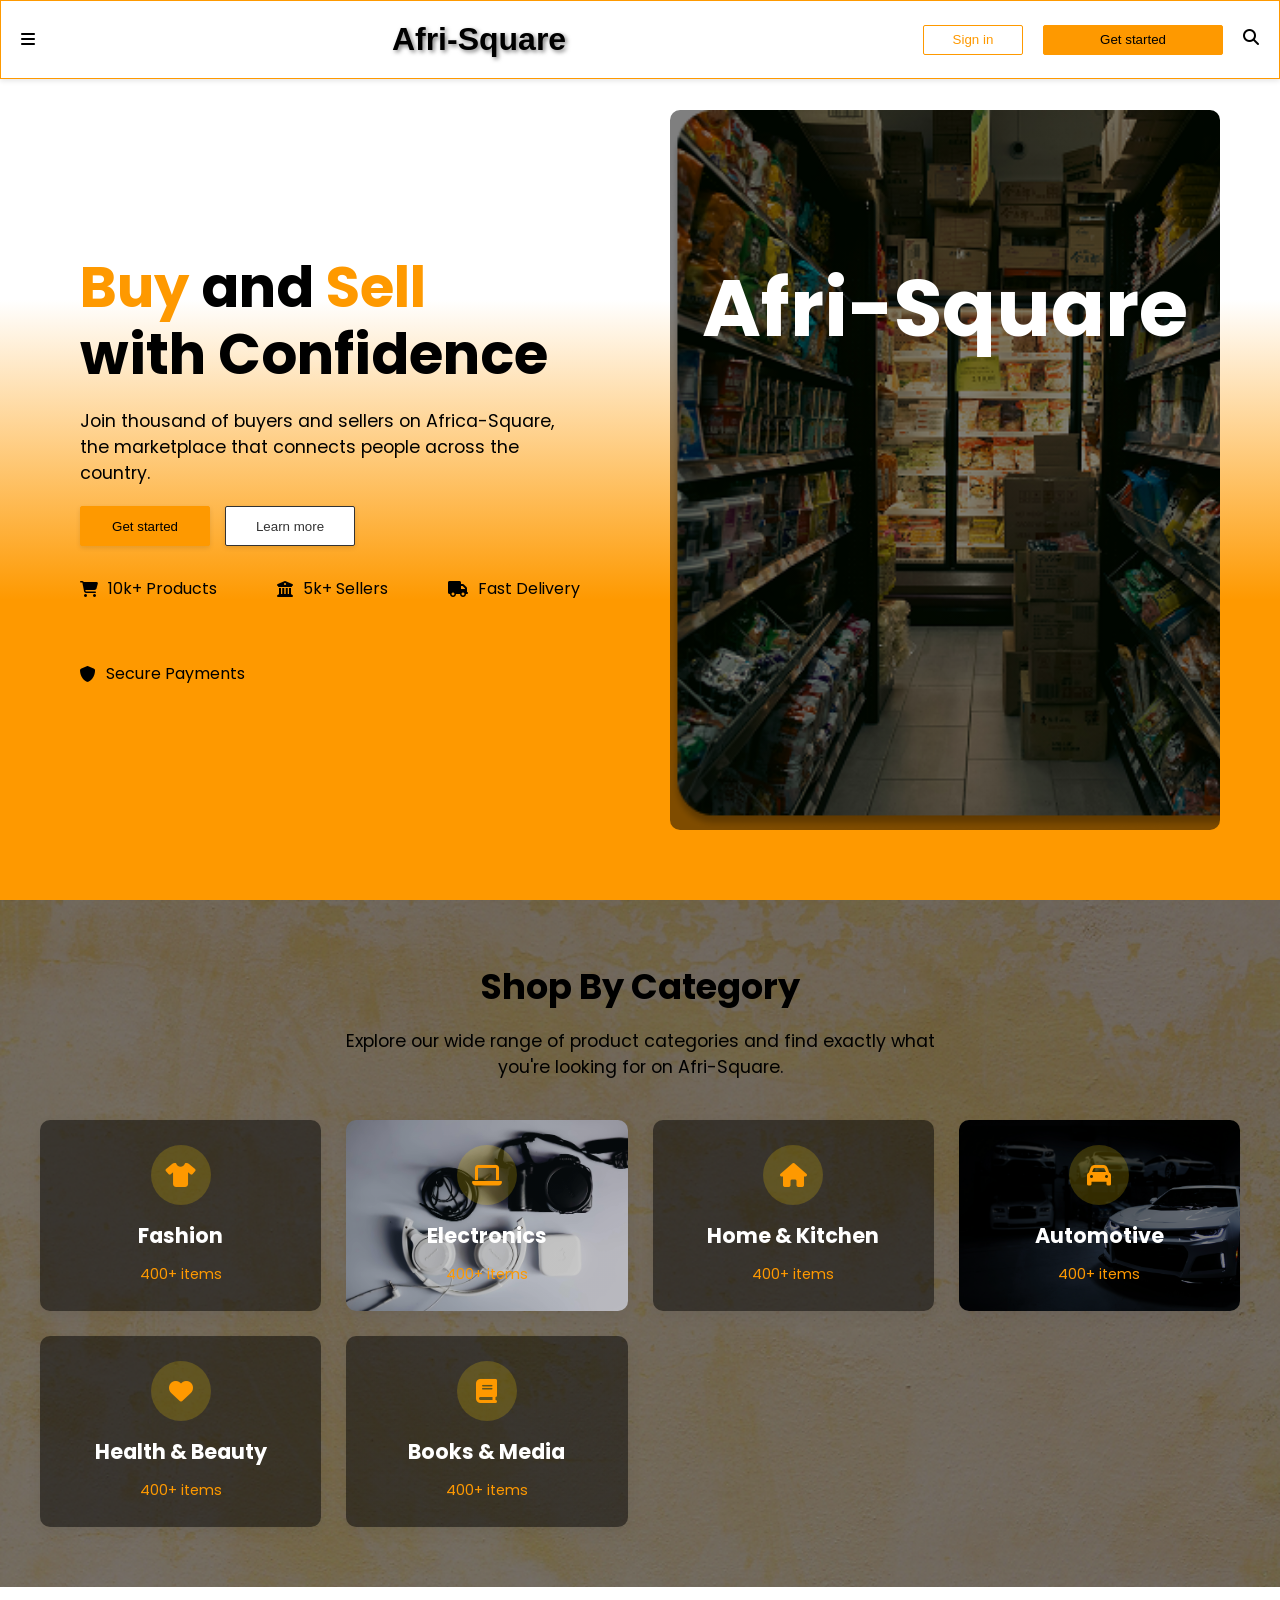
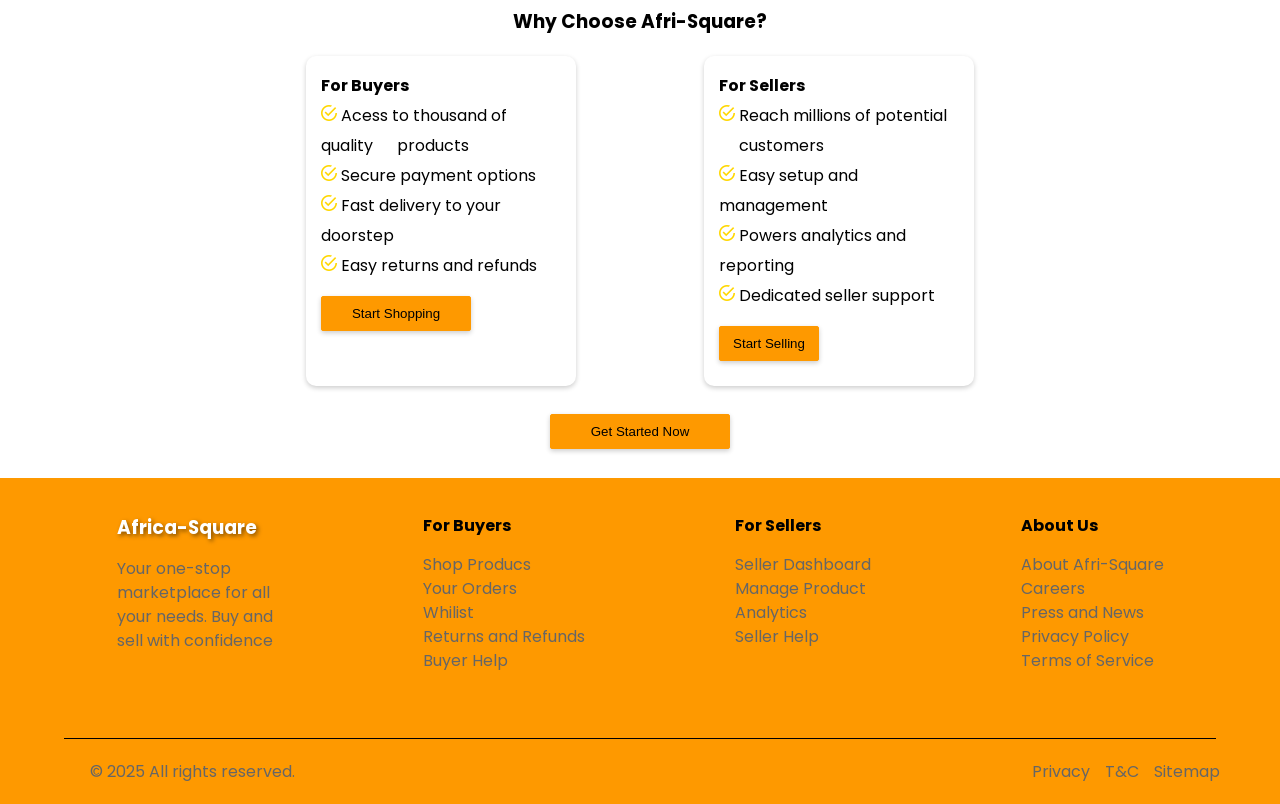
==== index.html @ 524180a2 "Update index.html" ====
<!DOCTYPE html>
<html lang="en">
<head>
    <meta charset="UTF-8">
    <meta name="viewport" content="width=device-width, initial-scale=1.0">
    <link href="https://fonts.googleapis.com/css2?family=Poppins:wght@300;400;500;600;700&display=swap" rel="stylesheet">
    <link rel="stylesheet" href="https://cdnjs.cloudflare.com/ajax/libs/font-awesome/6.4.0/css/all.min.css">
    <link rel="stylesheet" href="style.css">
    <title>Afri-Square</title>
</head>
<body>
  <header>
        <span><i class="fas fa-bars"></i></span>
        <h1 style="font-family: 'Segoe UI', sans-serif;text-shadow: 2px 2px 4px rgba(0,0,0,0.5);" class="first">Afri-Square</h1>
        <ul>
            <li><button class="btn1">Sign in</button></li>
            <li><button class="btn2">Get started</button></li>
            <li><i class="fas fa-search"></i></li>
        </ul>
    </header>

    <section class="hero">
        <div class="hero-content">
            <h1 class="hero-header"><span style="color: #FE9900;">Buy</span> and <span style="color: #FE9900;">Sell</span><br> with Confidence</h1>
            <p>Join thousand of buyers and sellers on Africa-Square, the marketplace that connects people across the country.</p>
            <div class="buttons">
                <button class="btn3">Get started</button>
                <button class="btn4">Learn more</button>
            </div>
            <ul>
                <li><i class="fas fa-shopping-cart"></i> 10k+ Products</li>
                <li><i class="fas fa-bank"></i> 5k+ Sellers</li>
                <li><i class="fas fa-truck"></i> Fast Delivery</li>
                <li><i class="fas fa-shield"></i> Secure Payments</li>
            </ul>
        </div>

        <div class="hero-img">
            <p style="display: flex;
            align-items: center;justify-content: center;
            font-size: 80px; font-weight: bold; padding-top: 25%;color: white;">Afri-Square</p>
        </div>
    </section>

    <section class="category">
        <h3 class="cat-header">Shop By Category</h3>
        <p class="cat-text">
            Explore our wide range of product categories and find exactly what you're looking for on Afri-Square.
        </p>

        <div class="categories-grid">
            <div class="category-item" style=" background: linear-gradient(rgba(0,0,0,0.5), rgba(0,0,0,0.5)),url('assets/Fashion.jpg'); background-size: contain;">
                <div class="category-icon">
                    <i class="fas fa-tshirt"></i>
                </div>
                <h3>Fashion</h3>
                <span>400+ items</span>
            </div>

            <div class="category-item" style=" background: linear-gradient(rgba(0,0,0,0.2), rgba(0,0,0,0.2)),url(assets/Electronic.jpg); background-size: cover;">
                <div class="category-icon">
                    <i class="fas fa-laptop"></i>
                </div>
                <h3>Electronics</h3>
                <span>400+ items</span>
            </div>

            <div class="category-item" style=" background: linear-gradient(rgba(0,0,0,0.5), rgba(0,0,0,0.5)),url(assets/Home.jpg); background-size: cover;">
                <div class="category-icon">
                    <i class="fas fa-home"></i>
                </div>
                <h3>Home & Kitchen</h3>
                <span>400+ items</span>
            </div>

            <div class="category-item" style=" background: linear-gradient(rgba(0,0,0,0.5), rgba(0,0,0,0.5)),url(assets/automotive.jpg); background-size: cover;">
                <div class="category-icon">
                    <i class="fas fa-car"></i>
                </div>
                <h3>Automotive</h3>
                <span>400+ items</span>
            </div>

            <div class="category-item" style=" background: linear-gradient(rgba(0,0,0,0.5), rgba(0,0,0,0.5)),url(assets/Health.jpg);background-size: cover;">
                <div class="category-icon">
                    <i class="fas fa-heart"></i>
                </div>
                <h3>Health & Beauty</h3>
                <span>400+ items</span>
            </div>

            <div class="category-item" style=" background: linear-gradient(rgba(0,0,0,0.5), rgba(0,0,0,0.5)),url(assets/Books.jpg);background-size: cover;">
                <div class="category-icon">
                    <i class="fas fa-book"></i>
                </div>
                <h3>Books & Media</h3>
                <span>400+ items</span>
            </div>
        </div>
    </section>


<div style="background-color: white;">
    <div style="text-align: center; padding-top: 20px;"><h3>Why Choose Afri-Square?</h3></div>
    <section class="reason-section">
        <div class="for-buyer">
            <h4>For Buyers</h4>
            <p><img src="assets/tick-inside-circle.png" alt=""> Acess to thousand of quality <span style="padding-left: 20px;">products</span></p>

            <p><img src="assets/tick-inside-circle.png" alt=""> Secure payment options</p>

            <p><img src="assets/tick-inside-circle.png" alt=""> Fast delivery to your doorstep</p>

            <p style="margin-bottom: 15px;"><img src="/assets/tick-inside-circle.png" alt=""> Easy returns and refunds</p>

            <button class="shop-btn">Start Shopping</button>
        </div>


        <div class="for-seller">
            <h4>For Sellers</h4>

            <p><img src="assets/tick-inside-circle.png" alt=""> Reach millions of potential <span style="padding-left: 20px;">customers</span></p>

            <p><img src="assets/tick-inside-circle.png" alt=""> Easy setup and management</p>

            <p><img src="assets/tick-inside-circle.png" alt=""> Powers analytics and reporting</p>

            <p style="margin-bottom: 15px;"><img src="/assets/tick-inside-circle.png" alt=""> Dedicated seller support</p>

            <button class="seller-btn">Start Selling</button>
        </div>
    </section>
    
    <div class="get-div">
    <button class="get-started-btn">Get Started Now</button></div>

</div>

<footer>
<div class="footer">
        <div>
        <h3 style="margin-bottom: 15px; color: white;text-shadow: 2px 2px 4px rgba(0,0,0,0.5);">Africa-Square</h3>
        <p>Your one-stop <br> marketplace for all <br> your needs. Buy and <br> sell with confidence</p>
    </div>


    <div><h4 style="margin-bottom: 15px;">For Buyers</h4>
    <ul>
        <li>Shop Producs</li>
        <li>Your Orders</li>
        <li>Whilist</li>
        <li>Returns and Refunds</li>
        <li>Buyer Help</li>
    </ul></div>

   
    <div><h4 style="margin-bottom: 15px;">For Sellers</h4>
    <ul>
        <li>Seller Dashboard</li>
        <li>Manage Product</li>
        <li>Analytics</li>
        <li>Seller Help</li>
    </ul></div> 


    
    <div><h4 style="margin-bottom: 15px;">About Us</h4>
    <ul>
        <li>About Afri-Square</li>
        <li>Careers</li>
        <li>Press and News</li>
        <li>Privacy Policy</li>
        <li>Terms of Service</li>
    </ul></div>
</div>    

<hr style="width: 90%; margin: 20px auto;border: none;border-top: 1px solid #000;">

<div style="display: flex; align-items: center; justify-content: space-between; padding-right: 60px;padding-left: 90px; flex-wrap: wrap;" class="foot">
    <p style="color: #666;">© 2025  All rights reserved.</p>

    <ul style="list-style: none;display: flex;gap: 15px;color: #666;">
        <li>Privacy</li>
        <li>T&C</li>
        <li>Sitemap</li>
    </ul>
</div>

</footer>
  









</body>
  <script>
        // Simple JavaScript to handle header padding on scroll
        window.addEventListener('scroll', function() {
            const header = document.querySelector('header');
            if (window.scrollY > 10) {
                header.style.boxShadow = '0 4px 10px rgba(0, 0, 0, 0.1)';
            } else {
                header.style.boxShadow = '0 2px 5px rgba(0, 0, 0, 0.1)';
            }
        });
    </script>

</html>
---- style.css ----
* {
            margin: 0;
            padding: 0;
            box-sizing: border-box;
        }

        body {
            background-color: #eee;
            font-family: 'Poppins', 'Segoe UI', Tahoma, Geneva, Verdana, sans-serif;
        }

        header {
            display: flex;
            align-items: center;
            justify-content: space-between;
            padding: 20px;
            background-color: white;
            border: 1px solid #FE9900;
            position: fixed;
            width: 100%;
            box-shadow: 0 2px 5px rgba(0,0,0,0.1);
            z-index: 1000;
        }


        header ul {
            display: flex;
            gap: 20px;
            
        }

        header li {
            list-style-type: none;
        }

        .mobile-name{
            display: none;
        }

        .btn1 {
            width: 100px;
            height: 30px;
            outline: none;
            background-color: white;
            color: #FE9900;
            border: 1px solid #FE9900;
            border-radius: 2px;
            cursor: pointer;
            transition: all 0.3s ease;
        }

        .btn2 {
            width: 180px;
            height: 30px;
            outline: none;
            background-color: #FE9900;
            color: #000;
            border: 1px solid #FE9900;
            border-radius: 2px;
            cursor: pointer;
            transition: all 0.3s ease;
        }

        .hero {
            display: flex;
            justify-content: space-between;
            align-items: center;
            padding: 100px 60px 60px;
            gap: 40px;
            background: linear-gradient(white,white, #FE9900,#FE9900);
            min-height: 100vh;
        }

        .hero-content {
            flex: 1;
            padding-left: 20px;
        }

        .hero-img {
            flex: 1;
            text-align: center;
            background: linear-gradient(rgba(0, 0, 0, 0.5), rgba(0, 0, 0, 0.5)),url(hero.png);
            min-height: 80vh;
            width: 99%;
            background-size: cover;
            border-radius: 10px;
        }

       

        .hero-header {
            margin-bottom: 20px;
            font-size: 3.5rem;
            line-height: 1.2;
        }


        .hero-content p {
            font-size: 1.1rem;
            max-width: 500px;
            margin-bottom: 10px;
        }

        .buttons {
            margin-top: 20px;
            display: flex;
            gap: 15px;
        }

        .btn3 {
            width: 130px;
            height: 40px;
            border: 1px solid #FE9900;
            border-radius: 2px;
            outline: none;
            background-color: #FE9900;
            color: #000;
            font-weight: 500;
            cursor: pointer;
            transition: all 0.3s ease;
             box-shadow: 0 2px 5px rgba(0,0,0,0.1);
        }

        .btn4 {
            width: 130px;
            height: 40px;
            border: 1px solid #333;
            border-radius: 2px;
            outline: none;
            background-color: white;
            color: #333;
            font-weight: 500;
            cursor: pointer;
            transition: all 0.3s ease;
             box-shadow: 0 2px 5px rgba(0,0,0,0.1);
        }

        .btn1:hover, .btn2:hover, .btn3:hover, .btn4:hover {
            box-shadow: 0 8px 16px rgba(0, 0, 0, 0.15);
            transform: translateY(-2px);
        }

        .btn2:hover,.btn3:hover{
            background-color: #fe9800bc;
            color: #666;
        }

        .btn4:hover {
            background-color: #f8f8f8;
        }


        .hero-content ul {
            display: flex;
            flex-wrap: wrap;
            margin-top: 30px;
            gap: 60px;
        }

        .hero-content li {
            list-style: none;
            display: flex;
            align-items: center;
            gap: 10px;
        }

        .category {
            padding: 60px 20px;
            background: linear-gradient(rgba(0,0,0,0.5), rgba(0,0,0,0.5)),url(hero-image.png);
            background-size: cover;
        }

        .cat-header {
            text-align: center;
            font-size: 2.2rem;
            margin-bottom: 15px;
            color: #000;
        }

        .cat-text {
            text-align: center;
            max-width: 600px;
            margin: 0 auto 40px;
            font-size: 1.1rem;
        }

        .categories-grid {
            display: grid;
            grid-template-columns: repeat(auto-fit, minmax(250px, 1fr));
            gap: 25px;
            max-width: 1200px;
            margin: 0 auto;
        }

        .category-item {
            background-color: white;
            border-radius: 10px;
            padding: 25px 20px;
            text-align: center;
            box-shadow: 0 5px 15px rgba(0, 0, 0, 0.05);
            transition: all 0.3s ease;
            cursor: pointer;
            position: relative;
            overflow: hidden;
        }

        .category-item::before {
            content: '';
            position: absolute;
            top: 0;
            left: 0;
            width: 100%;
            height: 5px;
            background: #FE9900;
            transform: scaleX(0);
            transform-origin: left;
            transition: transform 0.3s ease;
        }

        .category-item:hover {
            transform: translateY(-10px);
            box-shadow: 0 15px 30px rgba(0, 0, 0, 0.1);
        }

        .category-item:hover::before {
            transform: scaleX(1);
        }

        .category-icon {
            display: inline-flex;
            justify-content: center;
            align-items: center;
            width: 60px;
            height: 60px;
            background-color: rgba(255, 215, 0, 0.2);
            border-radius: 50%;
            margin-bottom: 15px;
            color: #FE9900;
            font-size: 1.5rem;
            transition: all 0.3s ease;
        }

        .category-item:hover .category-icon {
            background-color: #FE9900;
            color: white;
            transform: scale(1.1) rotate(5deg);
        }

        .category-item h3 {
            font-size: 1.3rem;
            margin-bottom: 10px;
            color: white;
        }

        .category-item span {
            color: #FE9900;
            font-size: 0.9rem;
        }

.reason-section{
    display: flex;
    flex-wrap: wrap;
    justify-content: center;
    align-items: center;
    gap: 10%;
    padding-top: 20px;
}

.for-buyer{
    background-color: white;
    padding: 15px;
    height: 330px;
    width: 270px;
    border-radius: 10px;
    line-height: 30px;
    box-shadow: 0 2px 5px rgba(0,0,0,0.2);
}

.for-seller{
    background-color: white;
    padding: 15px;
    height: 330px;
    width: 270px;
    border-radius: 10px;
    line-height: 30px;
    box-shadow: 0 2px 5px rgba(0,0,0,0.2);
}


.shop-btn{
    width:150px;
    height: 35px;
    color: #000;
    outline: none;
    background-color: #FE9900;
    border: 1px solid #FE9900;
    border-radius: 2px;
     box-shadow: 0 2px 5px rgba(0,0,0,0.2);
}


.seller-btn{
    width:100px;
    height: 35px;
    color: #000;
    outline: none;
    background-color: #FE9900;
    border: 1px solid #FE9900;
    border-radius: 2px;
     box-shadow: 0 2px 5px rgba(0,0,0,0.2);
}


.get-started-btn{
     width:180px;
    height: 35px;
    color: #000;
    outline: none;
    background-color: #FE9900;
    border: 1px solid #FE9900;
    border-radius: 2px;
     box-shadow: 0 2px 5px rgba(0,0,0,0.2);
}

.get-div{
    display: flex;
    justify-content: center;
    align-items: center;
    margin-top: 28px;
    padding-bottom: 29px;
}


footer{
    background-color: #FE9900;
    padding-bottom: 20px;
}

.footer{
    display: flex;
    gap: 150px;
    flex-wrap: wrap;
    padding: 15px;
    justify-content: center;
    padding-top: 35px;
    background-color: #FE9900;
    margin-bottom: 50px;
}

.footer ul {
    list-style-type: none;
    line-height: 1.5;
    color: #666;
}

.footer p{
    line-height: 1.5;
    color: #666;
}















        /* Responsiveness */
        @media (max-width: 992px) {
            .hero {
                flex-direction: column;
                text-align: center;
                padding: 100px 30px 50px;
            }
            
            .hero-content {
                padding-left: 0;
                margin-bottom: 40px;
            }
            
            .hero-content p {
                margin: 0 auto;
            }
            
            .buttons {
                justify-content: center;
            }
            
            .hero-content ul {
                justify-content: center;
            }

        }

        /* For tablet */

        @media (max-width: 768px) {
            .hero-header {
                font-size: 2.5rem;
            }
            
            header ul {
                gap: 10px;
            }
            
            .btn2 {
                width: 120px;
            }
            
            .hero-content ul {
                gap: 30px;
            }


        }


        /* For mobile */

        @media (max-width: 576px) {
            header {
                flex-wrap: wrap;
            }
            
            header h1 {
                font-size: 1rem;
            }
            
            .hero-header {
                font-size: 2rem;
            }
            
            .buttons {
                flex-direction: column;
                align-items: center;
            }
            
            .categories-grid {
                grid-template-columns: 1fr;
            }

            .hero-img{
                min-height: 50vh;
                width: 100%;
                margin-top: -45px;
            }

            .btn1, .btn2{
                width: 80px;
            }

            .for-buyer{
             background-color: white;
             padding: 15px;
             height: 330px;
             width: 270px;
             border-radius: 10px;
             line-height: 30px;
             box-shadow: 0 2px 5px rgba(0,0,0,0.2);
             margin-bottom: 20px;
}

    .footer{
        gap: 20px;
        justify-content: space-evenly;
        padding: 5px;
       
    }

    footer{
        padding-top: 15px;
    }

    .footer div{
        margin-bottom: 20px;
    }

    

        }
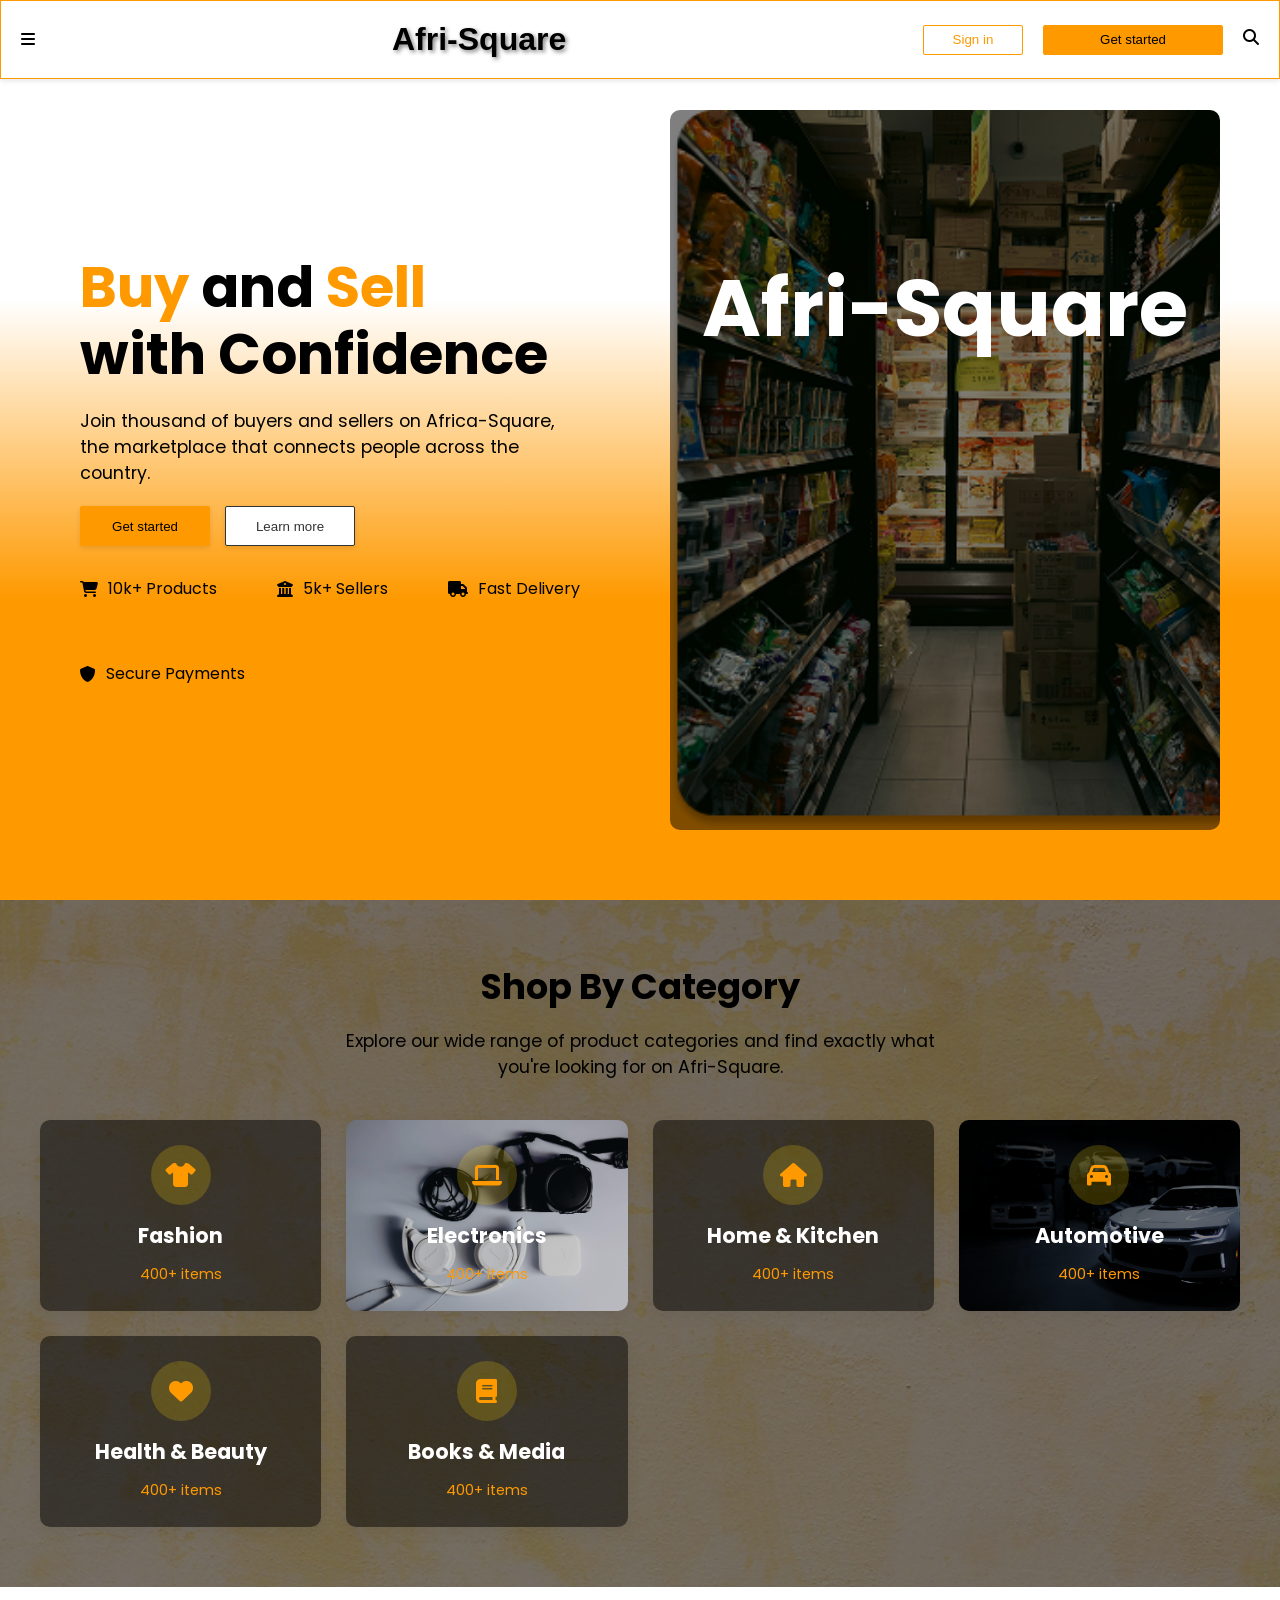
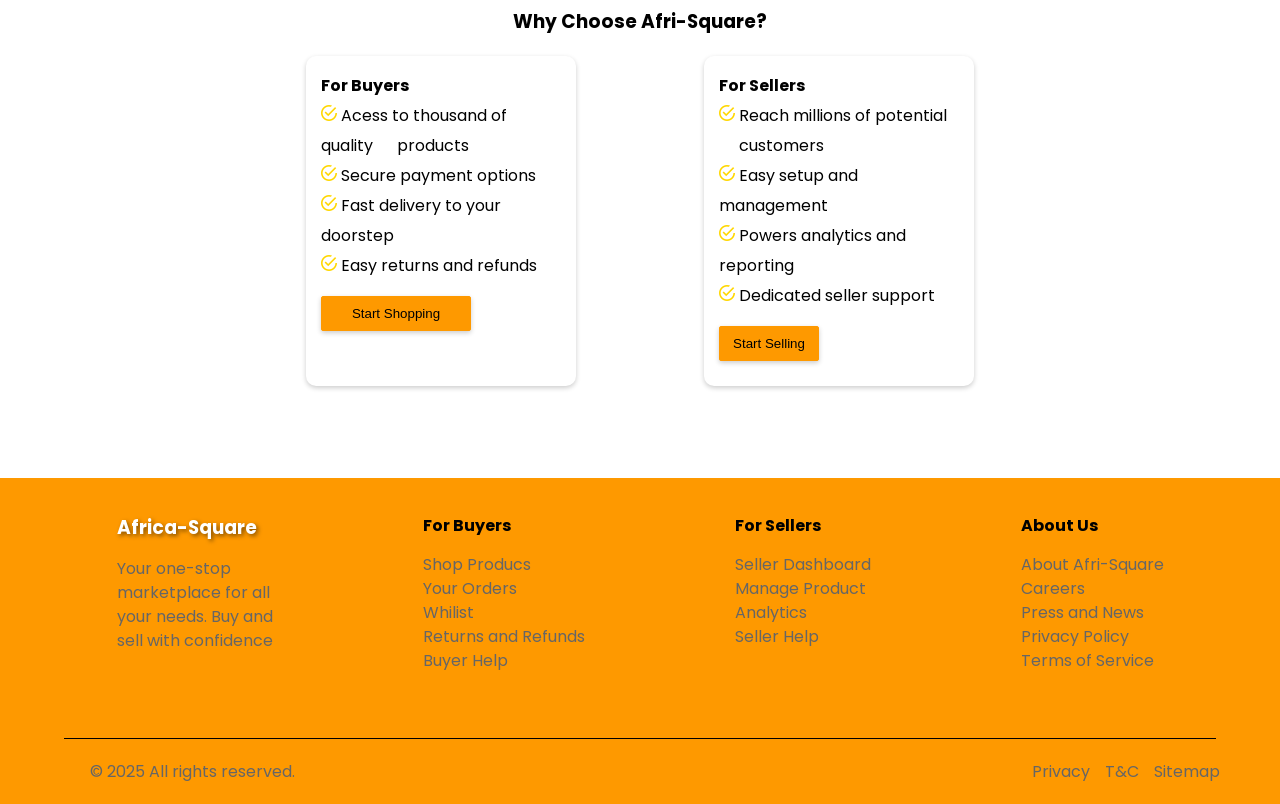
==== commit c2b3abfa: "Add files via upload" ====
--- a/index.html
+++ b/index.html
@@ -5,13 +5,15 @@
     <meta name="viewport" content="width=device-width, initial-scale=1.0">
     <link href="https://fonts.googleapis.com/css2?family=Poppins:wght@300;400;500;600;700&display=swap" rel="stylesheet">
     <link rel="stylesheet" href="https://cdnjs.cloudflare.com/ajax/libs/font-awesome/6.4.0/css/all.min.css">
+    <link href="https://unpkg.com/aos@2.3.1/dist/aos.css" rel="stylesheet">
+    <script src="https://unpkg.com/aos@2.3.1/dist/aos.js"></script>
     <link rel="stylesheet" href="style.css">
     <title>Afri-Square</title>
 </head>
 <body>
   <header>
         <span><i class="fas fa-bars"></i></span>
-        <h1 style="font-family: 'Segoe UI', sans-serif;text-shadow: 2px 2px 4px rgba(0,0,0,0.5);" class="first">Afri-Square</h1>
+        <h1 style="font-family: 'Segoe UI', sans-serif;text-shadow: 2px 2px 4px rgba(0,0,0,0.5);" class="first" data-aos="flip-up" data-aos-duration="1000">Afri-Square</h1>
         <ul>
             <li><button class="btn1">Sign in</button></li>
             <li><button class="btn2">Get started</button></li>
@@ -21,7 +23,7 @@
 
     <section class="hero">
         <div class="hero-content">
-            <h1 class="hero-header"><span style="color: #FE9900;">Buy</span> and <span style="color: #FE9900;">Sell</span><br> with Confidence</h1>
+            <h1 class="hero-header" data-aos="zoom-in"><span style="color: #FE9900;">Buy</span> and <span style="color: #FE9900;">Sell</span><br> with Confidence</h1>
             <p>Join thousand of buyers and sellers on Africa-Square, the marketplace that connects people across the country.</p>
             <div class="buttons">
                 <button class="btn3">Get started</button>
@@ -35,7 +37,7 @@
             </ul>
         </div>
 
-        <div class="hero-img">
+        <div class="hero-img" data-aos="fade-in-right" data-aos-duration="700">
             <p style="display: flex;
             align-items: center;justify-content: center;
             font-size: 80px; font-weight: bold; padding-top: 25%;color: white;">Afri-Square</p>
@@ -49,15 +51,15 @@
         </p>
 
         <div class="categories-grid">
-            <div class="category-item" style=" background: linear-gradient(rgba(0,0,0,0.5), rgba(0,0,0,0.5)),url('assets/Fashion.jpg'); background-size: contain;">
-                <div class="category-icon">
+            <div class="category-item" style=" background: linear-gradient(rgba(0,0,0,0.5), rgba(0,0,0,0.5)),url('assets/Fashion.jpg'); background-size: contain;" data-aos="zoom-in">
+                <div class="category-icon" >
                     <i class="fas fa-tshirt"></i>
                 </div>
                 <h3>Fashion</h3>
                 <span>400+ items</span>
             </div>
 
-            <div class="category-item" style=" background: linear-gradient(rgba(0,0,0,0.2), rgba(0,0,0,0.2)),url(assets/Electronic.jpg); background-size: cover;">
+            <div class="category-item" style=" background: linear-gradient(rgba(0,0,0,0.2), rgba(0,0,0,0.2)),url(assets/Electronic.jpg); background-size: cover;" data-aos="zoom-in">
                 <div class="category-icon">
                     <i class="fas fa-laptop"></i>
                 </div>
@@ -65,7 +67,7 @@
                 <span>400+ items</span>
             </div>
 
-            <div class="category-item" style=" background: linear-gradient(rgba(0,0,0,0.5), rgba(0,0,0,0.5)),url(assets/Home.jpg); background-size: cover;">
+            <div class="category-item" style=" background: linear-gradient(rgba(0,0,0,0.5), rgba(0,0,0,0.5)),url(assets/Home.jpg); background-size: cover;" data-aos="zoom-in">
                 <div class="category-icon">
                     <i class="fas fa-home"></i>
                 </div>
@@ -73,7 +75,7 @@
                 <span>400+ items</span>
             </div>
 
-            <div class="category-item" style=" background: linear-gradient(rgba(0,0,0,0.5), rgba(0,0,0,0.5)),url(assets/automotive.jpg); background-size: cover;">
+            <div class="category-item" style=" background: linear-gradient(rgba(0,0,0,0.5), rgba(0,0,0,0.5)),url(assets/automotive.jpg); background-size: cover;" data-aos="zoom-in">
                 <div class="category-icon">
                     <i class="fas fa-car"></i>
                 </div>
@@ -81,7 +83,7 @@
                 <span>400+ items</span>
             </div>
 
-            <div class="category-item" style=" background: linear-gradient(rgba(0,0,0,0.5), rgba(0,0,0,0.5)),url(assets/Health.jpg);background-size: cover;">
+            <div class="category-item" style=" background: linear-gradient(rgba(0,0,0,0.5), rgba(0,0,0,0.5)),url(assets/Health.jpg);background-size: cover;" data-aos="zoom-in">
                 <div class="category-icon">
                     <i class="fas fa-heart"></i>
                 </div>
@@ -89,7 +91,7 @@
                 <span>400+ items</span>
             </div>
 
-            <div class="category-item" style=" background: linear-gradient(rgba(0,0,0,0.5), rgba(0,0,0,0.5)),url(assets/Books.jpg);background-size: cover;">
+            <div class="category-item" style=" background: linear-gradient(rgba(0,0,0,0.5), rgba(0,0,0,0.5)),url(assets/Books.jpg);background-size: cover;" data-aos="zoom-in">
                 <div class="category-icon">
                     <i class="fas fa-book"></i>
                 </div>
@@ -103,7 +105,7 @@
 <div style="background-color: white;">
     <div style="text-align: center; padding-top: 20px;"><h3>Why Choose Afri-Square?</h3></div>
     <section class="reason-section">
-        <div class="for-buyer">
+        <div class="for-buyer" data-aos="fade-left" data-aos-duration="1000">
             <h4>For Buyers</h4>
             <p><img src="assets/tick-inside-circle.png" alt=""> Acess to thousand of quality <span style="padding-left: 20px;">products</span></p>
 
@@ -111,13 +113,13 @@
 
             <p><img src="assets/tick-inside-circle.png" alt=""> Fast delivery to your doorstep</p>
 
-            <p style="margin-bottom: 15px;"><img src="/assets/tick-inside-circle.png" alt=""> Easy returns and refunds</p>
+            <p style="margin-bottom: 15px;"><img src="assets/tick-inside-circle.png" alt=""> Easy returns and refunds</p>
 
             <button class="shop-btn">Start Shopping</button>
         </div>
 
 
-        <div class="for-seller">
+        <div class="for-seller" data-aos="fade-right" data-aos-duration="1000">
             <h4>For Sellers</h4>
 
             <p><img src="assets/tick-inside-circle.png" alt=""> Reach millions of potential <span style="padding-left: 20px;">customers</span></p>
@@ -126,13 +128,13 @@
 
             <p><img src="assets/tick-inside-circle.png" alt=""> Powers analytics and reporting</p>
 
-            <p style="margin-bottom: 15px;"><img src="/assets/tick-inside-circle.png" alt=""> Dedicated seller support</p>
+            <p style="margin-bottom: 15px;"><img src="assets/tick-inside-circle.png" alt=""> Dedicated seller support</p>
 
             <button class="seller-btn">Start Selling</button>
         </div>
     </section>
     
-    <div class="get-div">
+    <div class="get-div" data-aos="fade-in-up" data-aos-duration="2000">
     <button class="get-started-btn">Get Started Now</button></div>
 
 </div>
@@ -199,6 +201,11 @@
 
 
 </body>
+<script>
+  AOS.init(1);
+</script>
+
+
   <script>
         // Simple JavaScript to handle header padding on scroll
         window.addEventListener('scroll', function() {
@@ -210,5 +217,4 @@
             }
         });
     </script>
-
-</html>
+</html>
--- a/style.css
+++ b/style.css
@@ -79,7 +79,7 @@
         .hero-img {
             flex: 1;
             text-align: center;
-            background: linear-gradient(rgba(0, 0, 0, 0.5), rgba(0, 0, 0, 0.5)),url(hero.png);
+            background: linear-gradient(rgba(0, 0, 0, 0.5), rgba(0, 0, 0, 0.5)),url(hero.png) ;
             min-height: 80vh;
             width: 99%;
             background-size: cover;
@@ -481,7 +481,5 @@
     .footer div{
         margin-bottom: 20px;
     }
-
     
-
-        }
+        }
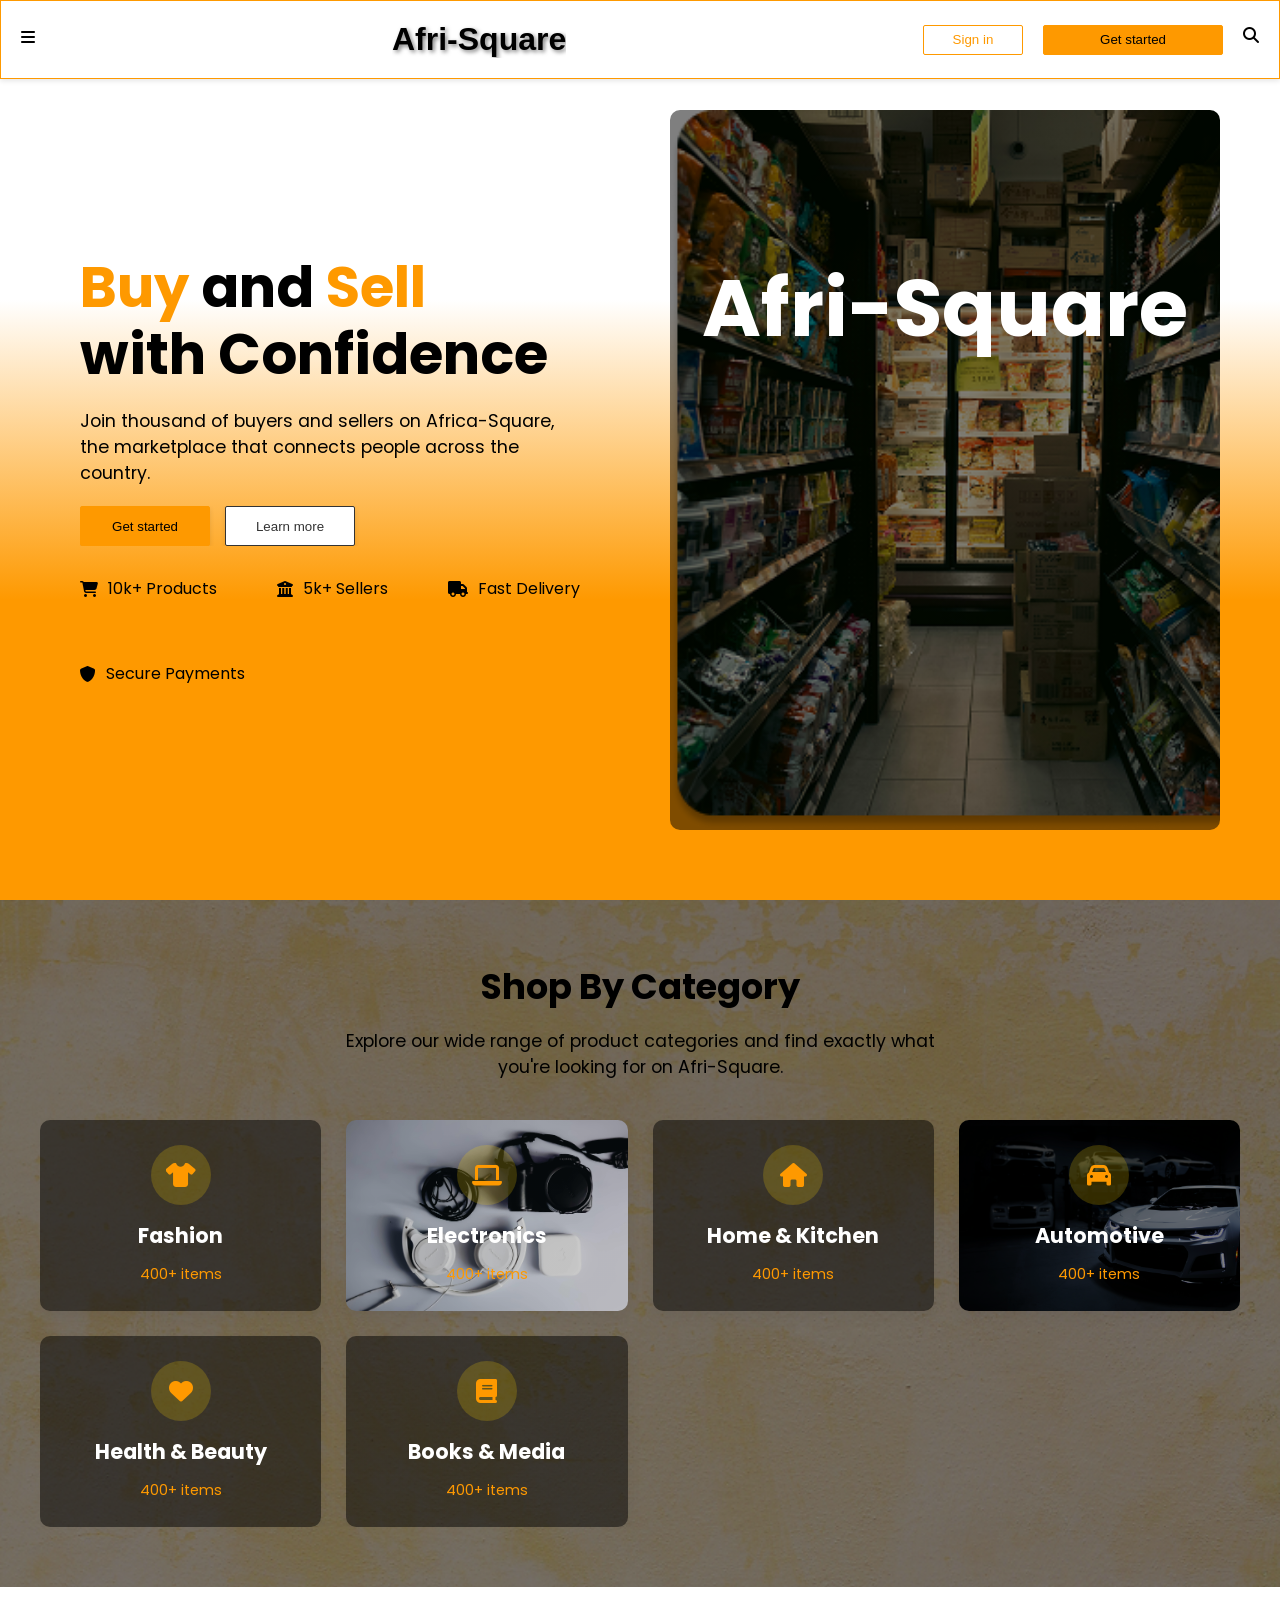
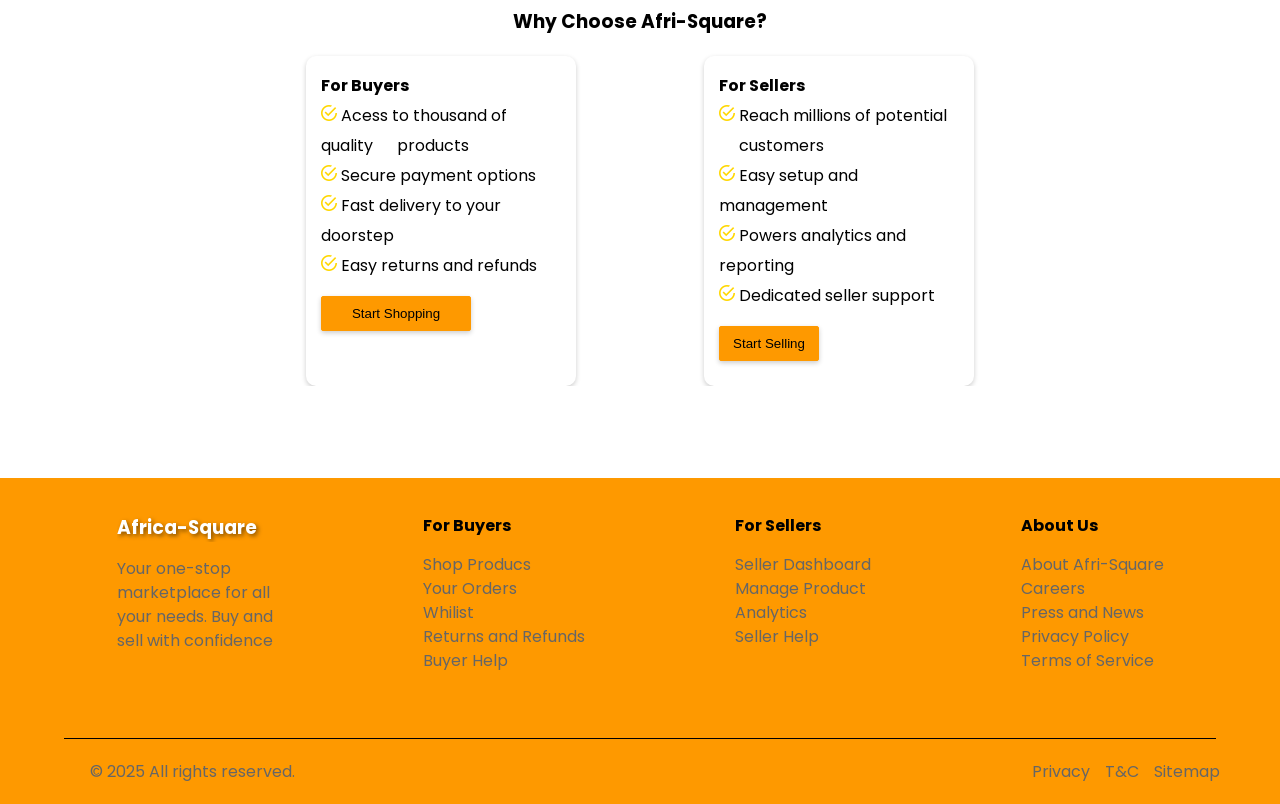
==== commit 741e83a5: "Add files via upload" ====
--- a/index.html
+++ b/index.html
@@ -37,7 +37,7 @@
             </ul>
         </div>
 
-        <div class="hero-img" data-aos="fade-in-right" data-aos-duration="700">
+        <div class="hero-img" data-aos="zoom-in-right" data-aos-duration="700">
             <p style="display: flex;
             align-items: center;justify-content: center;
             font-size: 80px; font-weight: bold; padding-top: 25%;color: white;">Afri-Square</p>
@@ -105,7 +105,7 @@
 <div style="background-color: white;">
     <div style="text-align: center; padding-top: 20px;"><h3>Why Choose Afri-Square?</h3></div>
     <section class="reason-section">
-        <div class="for-buyer" data-aos="fade-left" data-aos-duration="1000">
+        <div class="for-buyer" data-aos="zoom-in-left" data-aos-duration="1000">
             <h4>For Buyers</h4>
             <p><img src="assets/tick-inside-circle.png" alt=""> Acess to thousand of quality <span style="padding-left: 20px;">products</span></p>
 
@@ -119,7 +119,7 @@
         </div>
 
 
-        <div class="for-seller" data-aos="fade-right" data-aos-duration="1000">
+        <div class="for-seller" data-aos="zoom-in-right" data-aos-duration="1000">
             <h4>For Sellers</h4>
 
             <p><img src="assets/tick-inside-circle.png" alt=""> Reach millions of potential <span style="padding-left: 20px;">customers</span></p>
@@ -202,7 +202,7 @@
 
 </body>
 <script>
-  AOS.init(1);
+  AOS.init();
 </script>
 
 
--- a/style.css
+++ b/style.css
@@ -2,6 +2,7 @@
             margin: 0;
             padding: 0;
             box-sizing: border-box;
+            overflow-x: hidden;
         }
 
         body {
@@ -482,4 +483,5 @@
         margin-bottom: 20px;
     }
     
-        }+
+        }
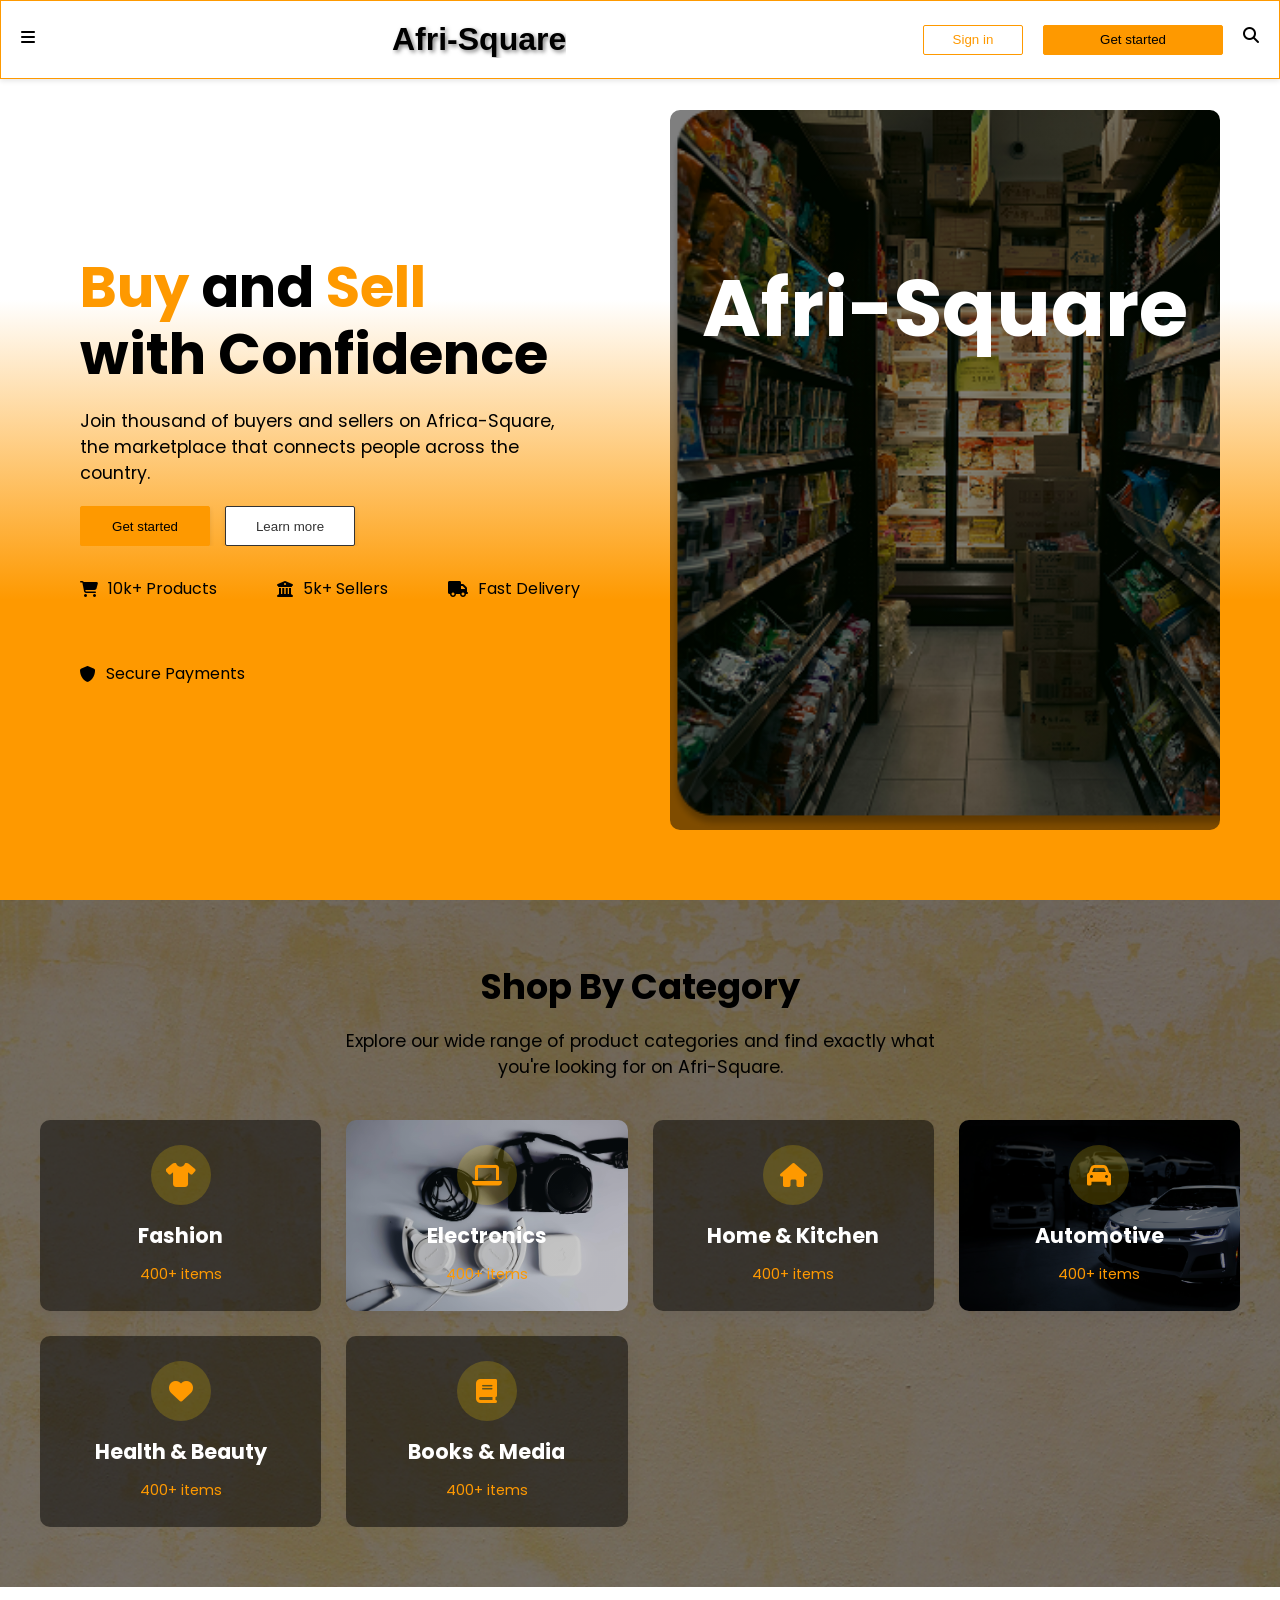
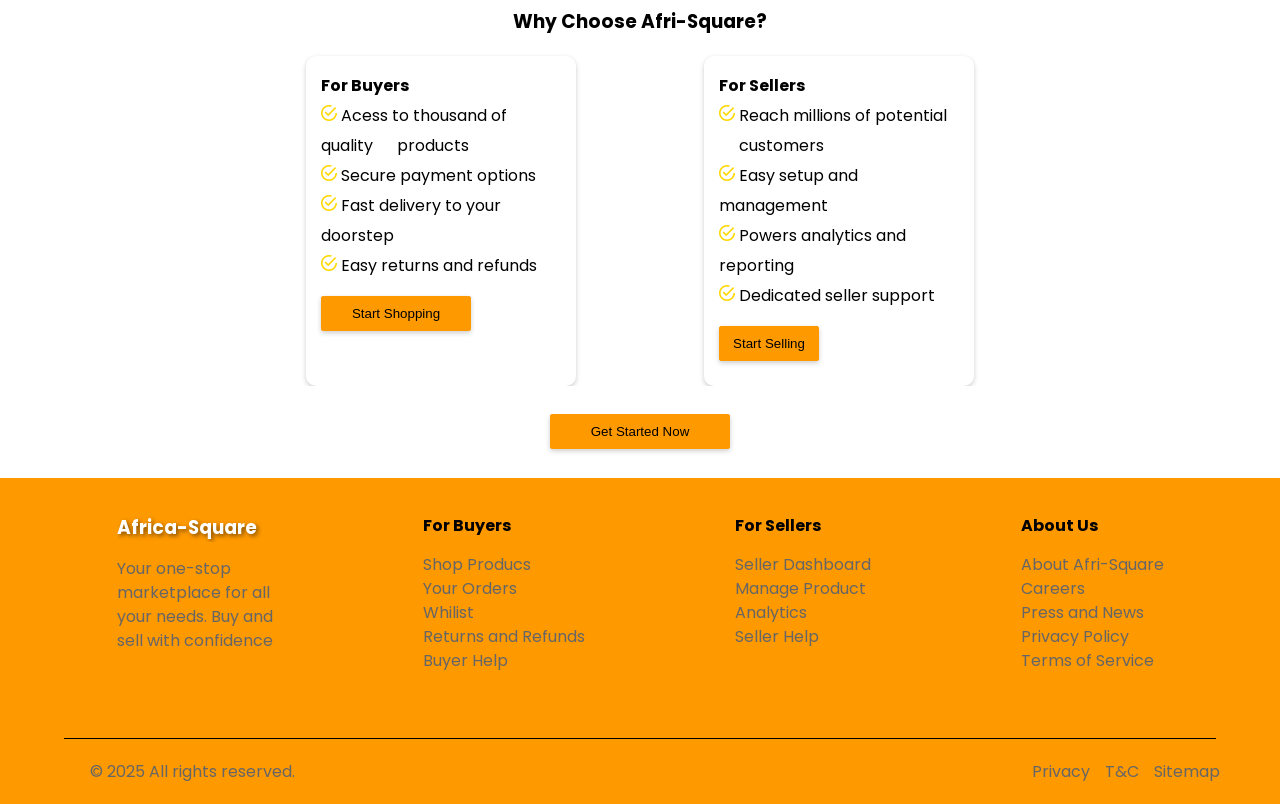
==== commit 4c5c78d2: "Update index.html" ====
--- a/index.html
+++ b/index.html
@@ -202,7 +202,9 @@
 
 </body>
 <script>
-  AOS.init();
+   AOS.init({
+  once: true
+});
 </script>
 
 
@@ -217,4 +219,5 @@
             }
         });
     </script>
-</html>+
+</html>
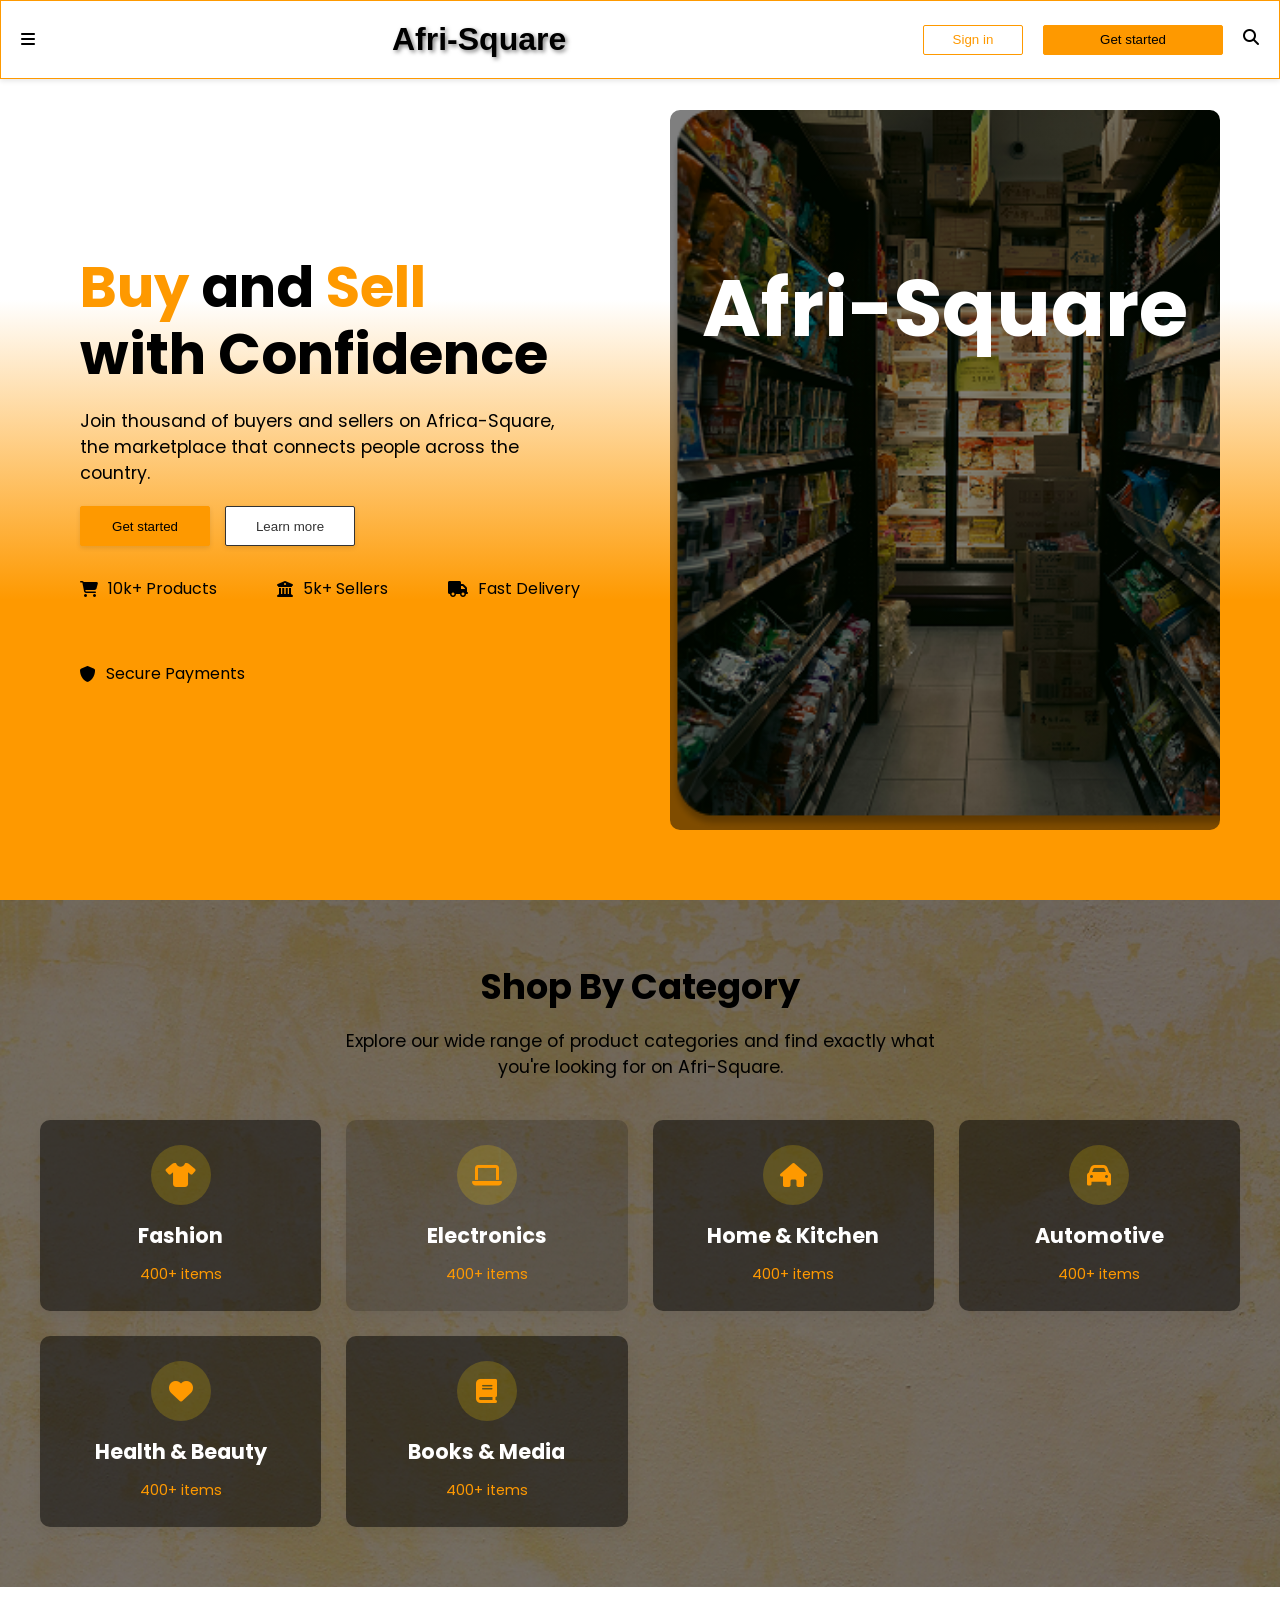
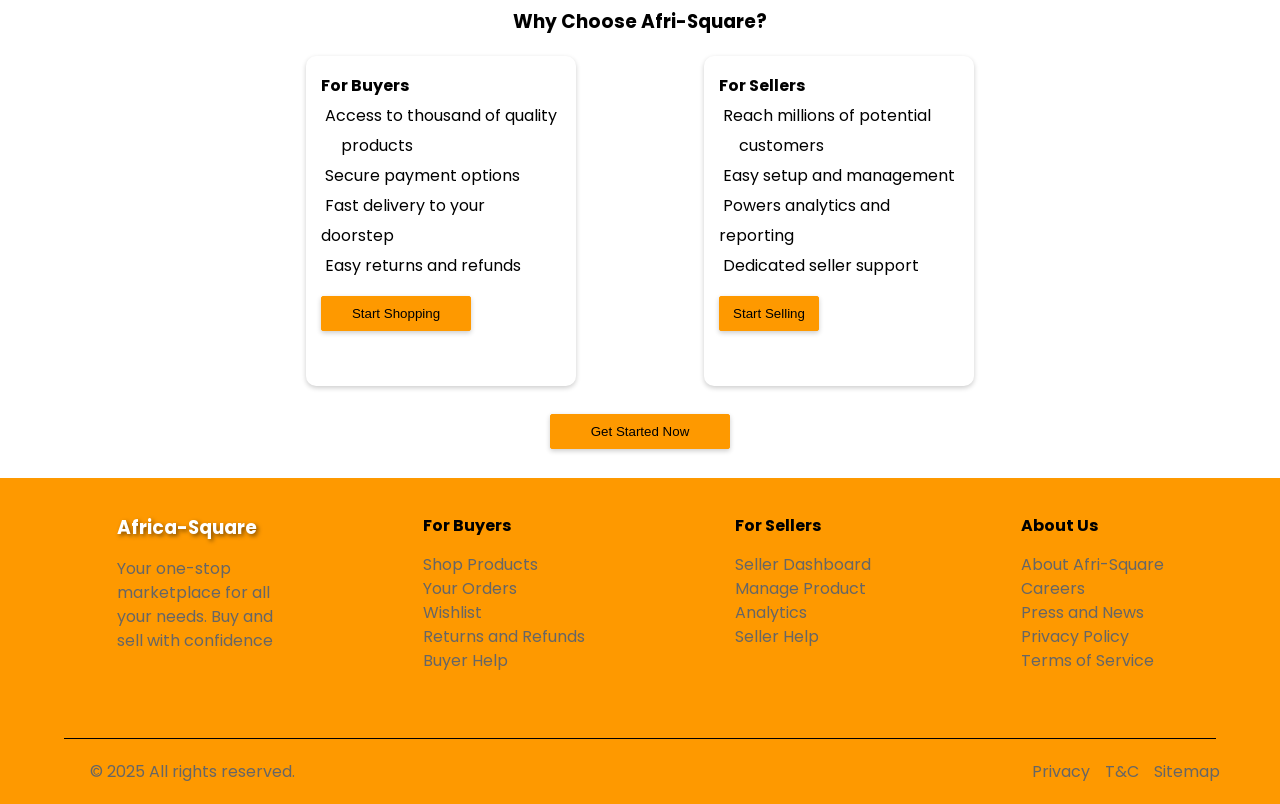
==== commit 39ea205a: "Add files via upload" ====
--- a/index.html
+++ b/index.html
@@ -5,17 +5,56 @@
     <meta name="viewport" content="width=device-width, initial-scale=1.0">
     <link href="https://fonts.googleapis.com/css2?family=Poppins:wght@300;400;500;600;700&display=swap" rel="stylesheet">
     <link rel="stylesheet" href="https://cdnjs.cloudflare.com/ajax/libs/font-awesome/6.4.0/css/all.min.css">
+    <link rel="stylesheet" href="style.css">
+    <script defer src="script.js"></script>
     <link href="https://unpkg.com/aos@2.3.1/dist/aos.css" rel="stylesheet">
     <script src="https://unpkg.com/aos@2.3.1/dist/aos.js"></script>
-    <link rel="stylesheet" href="style.css">
     <title>Afri-Square</title>
 </head>
 <body>
-  <header>
+    <!-- Login Modal -->
+    <div id="loginModal" class="modal">
+        <div class="modal-content">
+            <div class="modal-header">
+                <h2>Login</h2>
+                <span class="close">&times;</span>
+            </div>
+            <p class="modal-subtext">Continue as buyer</p>
+            
+            <div class="user-type-toggle">
+                <button class="user-type-btn active" data-type="buyer">Buyer</button>
+                <button class="user-type-btn" data-type="seller">Seller</button>
+            </div>
+            
+            <form id="loginForm">
+                <div class="form-group">
+                    <label for="email">Email</label>
+                    <input type="email" id="email" placeholder="Enter your email" required>
+                </div>
+                
+                <div class="form-group">
+                    <label for="password">Password</label>
+                    <input type="password" id="password" placeholder="Enter your password" required>
+                </div>
+                
+                <div class="forgot-password">
+                    <a href="#">Forgotten password?</a>
+                </div>
+                
+                <button type="submit" class="login-btn">Login</button>
+            </form>
+            
+            <div class="modal-footer">
+                <p>Don't have an account? <a href="#" id="signupLink">Sign up</a></p>
+            </div>
+        </div>
+    </div>
+
+    <header>
         <span><i class="fas fa-bars"></i></span>
         <h1 style="font-family: 'Segoe UI', sans-serif;text-shadow: 2px 2px 4px rgba(0,0,0,0.5);" class="first" data-aos="flip-up" data-aos-duration="1000">Afri-Square</h1>
         <ul>
-            <li><button class="btn1">Sign in</button></li>
+            <li><button class="btn1" id="signInBtn">Sign in</button></li>
             <li><button class="btn2">Get started</button></li>
             <li><i class="fas fa-search"></i></li>
         </ul>
@@ -38,9 +77,7 @@
         </div>
 
         <div class="hero-img" data-aos="zoom-in-right" data-aos-duration="700">
-            <p style="display: flex;
-            align-items: center;justify-content: center;
-            font-size: 80px; font-weight: bold; padding-top: 25%;color: white;">Afri-Square</p>
+            <p style="display: flex; align-items: center; justify-content: center; font-size: 80px; font-weight: bold; padding-top: 25%;color: white;">Afri-Square</p>
         </div>
     </section>
 
@@ -51,7 +88,7 @@
         </p>
 
         <div class="categories-grid">
-            <div class="category-item" style=" background: linear-gradient(rgba(0,0,0,0.5), rgba(0,0,0,0.5)),url('assets/Fashion.jpg'); background-size: contain;" data-aos="zoom-in">
+            <div class="category-item" style=" background: linear-gradient(rgba(0,0,0,0.5), rgba(0,0,0,0.5)),url('hero'); background-size: contain;" data-aos="zoom-in">
                 <div class="category-icon" >
                     <i class="fas fa-tshirt"></i>
                 </div>
@@ -59,7 +96,7 @@
                 <span>400+ items</span>
             </div>
 
-            <div class="category-item" style=" background: linear-gradient(rgba(0,0,0,0.2), rgba(0,0,0,0.2)),url(assets/Electronic.jpg); background-size: cover;" data-aos="zoom-in">
+            <div class="category-item" style=" background: linear-gradient(rgba(0,0,0,0.2), rgba(0,0,0,0.2)),url(https://via.placeholder.com/300x200); background-size: cover;" data-aos="zoom-in">
                 <div class="category-icon">
                     <i class="fas fa-laptop"></i>
                 </div>
@@ -67,7 +104,7 @@
                 <span>400+ items</span>
             </div>
 
-            <div class="category-item" style=" background: linear-gradient(rgba(0,0,0,0.5), rgba(0,0,0,0.5)),url(assets/Home.jpg); background-size: cover;" data-aos="zoom-in">
+            <div class="category-item" style=" background: linear-gradient(rgba(0,0,0,0.5), rgba(0,0,0,0.5)),url(https://via.placeholder.com/300x200); background-size: cover;" data-aos="zoom-in">
                 <div class="category-icon">
                     <i class="fas fa-home"></i>
                 </div>
@@ -75,7 +112,7 @@
                 <span>400+ items</span>
             </div>
 
-            <div class="category-item" style=" background: linear-gradient(rgba(0,0,0,0.5), rgba(0,0,0,0.5)),url(assets/automotive.jpg); background-size: cover;" data-aos="zoom-in">
+            <div class="category-item" style=" background: linear-gradient(rgba(0,0,0,0.5), rgba(0,0,0,0.5)),url(https://via.placeholder.com/300x200); background-size: cover;" data-aos="zoom-in">
                 <div class="category-icon">
                     <i class="fas fa-car"></i>
                 </div>
@@ -83,7 +120,7 @@
                 <span>400+ items</span>
             </div>
 
-            <div class="category-item" style=" background: linear-gradient(rgba(0,0,0,0.5), rgba(0,0,0,0.5)),url(assets/Health.jpg);background-size: cover;" data-aos="zoom-in">
+            <div class="category-item" style=" background: linear-gradient(rgba(0,0,0,0.5), rgba(0,0,0,0.5)),url(https://via.placeholder.com/300x200);background-size: cover;" data-aos="zoom-in">
                 <div class="category-icon">
                     <i class="fas fa-heart"></i>
                 </div>
@@ -91,7 +128,7 @@
                 <span>400+ items</span>
             </div>
 
-            <div class="category-item" style=" background: linear-gradient(rgba(0,0,0,0.5), rgba(0,0,0,0.5)),url(assets/Books.jpg);background-size: cover;" data-aos="zoom-in">
+            <div class="category-item" style=" background: linear-gradient(rgba(0,0,0,0.5), rgba(0,0,0,0.5)),url(https://via.placeholder.com/300x200);background-size: cover;" data-aos="zoom-in">
                 <div class="category-icon">
                     <i class="fas fa-book"></i>
                 </div>
@@ -101,123 +138,93 @@
         </div>
     </section>
 
-
-<div style="background-color: white;">
-    <div style="text-align: center; padding-top: 20px;"><h3>Why Choose Afri-Square?</h3></div>
-    <section class="reason-section">
-        <div class="for-buyer" data-aos="zoom-in-left" data-aos-duration="1000">
-            <h4>For Buyers</h4>
-            <p><img src="assets/tick-inside-circle.png" alt=""> Acess to thousand of quality <span style="padding-left: 20px;">products</span></p>
-
-            <p><img src="assets/tick-inside-circle.png" alt=""> Secure payment options</p>
-
-            <p><img src="assets/tick-inside-circle.png" alt=""> Fast delivery to your doorstep</p>
-
-            <p style="margin-bottom: 15px;"><img src="assets/tick-inside-circle.png" alt=""> Easy returns and refunds</p>
-
-            <button class="shop-btn">Start Shopping</button>
-        </div>
-
-
-        <div class="for-seller" data-aos="zoom-in-right" data-aos-duration="1000">
-            <h4>For Sellers</h4>
-
-            <p><img src="assets/tick-inside-circle.png" alt=""> Reach millions of potential <span style="padding-left: 20px;">customers</span></p>
-
-            <p><img src="assets/tick-inside-circle.png" alt=""> Easy setup and management</p>
-
-            <p><img src="assets/tick-inside-circle.png" alt=""> Powers analytics and reporting</p>
-
-            <p style="margin-bottom: 15px;"><img src="assets/tick-inside-circle.png" alt=""> Dedicated seller support</p>
-
-            <button class="seller-btn">Start Selling</button>
-        </div>
-    </section>
-    
-    <div class="get-div" data-aos="fade-in-up" data-aos-duration="2000">
-    <button class="get-started-btn">Get Started Now</button></div>
-
-</div>
-
-<footer>
-<div class="footer">
-        <div>
-        <h3 style="margin-bottom: 15px; color: white;text-shadow: 2px 2px 4px rgba(0,0,0,0.5);">Africa-Square</h3>
-        <p>Your one-stop <br> marketplace for all <br> your needs. Buy and <br> sell with confidence</p>
+    <div style="background-color: white;">
+        <div style="text-align: center; padding-top: 20px;"><h3>Why Choose Afri-Square?</h3></div>
+        <section class="reason-section">
+            <div class="for-buyer" data-aos="zoom-in-left" data-aos-duration="1000">
+                <h4>For Buyers</h4>
+                <p><img src="https://via.placeholder.com/15x15" alt=""> Access to thousand of quality <span style="padding-left: 20px;">products</span></p>
+
+                <p><img src="https://via.placeholder.com/15x15" alt=""> Secure payment options</p>
+
+                <p><img src="https://via.placeholder.com/15x15" alt=""> Fast delivery to your doorstep</p>
+
+                <p style="margin-bottom: 15px;"><img src="https://via.placeholder.com/15x15" alt=""> Easy returns and refunds</p>
+
+                <button class="shop-btn">Start Shopping</button>
+            </div>
+
+            <div class="for-seller" data-aos="zoom-in-right" data-aos-duration="1000">
+                <h4>For Sellers</h4>
+
+                <p><img src="https://via.placeholder.com/15x15" alt=""> Reach millions of potential <span style="padding-left: 20px;">customers</span></p>
+
+                <p><img src="https://via.placeholder.com/15x15" alt=""> Easy setup and management</p>
+
+                <p><img src="https://via.placeholder.com/15x15" alt=""> Powers analytics and reporting</p>
+
+                <p style="margin-bottom: 15px;"><img src="https://via.placeholder.com/15x15" alt=""> Dedicated seller support</p>
+
+                <button class="seller-btn">Start Selling</button>
+            </div>
+        </section>
+        
+        <div class="get-div" data-aos="fade-in-up" data-aos-duration="2000">
+            <button class="get-started-btn">Get Started Now</button>
+        </div>
     </div>
 
-
-    <div><h4 style="margin-bottom: 15px;">For Buyers</h4>
-    <ul>
-        <li>Shop Producs</li>
-        <li>Your Orders</li>
-        <li>Whilist</li>
-        <li>Returns and Refunds</li>
-        <li>Buyer Help</li>
-    </ul></div>
-
-   
-    <div><h4 style="margin-bottom: 15px;">For Sellers</h4>
-    <ul>
-        <li>Seller Dashboard</li>
-        <li>Manage Product</li>
-        <li>Analytics</li>
-        <li>Seller Help</li>
-    </ul></div> 
-
-
-    
-    <div><h4 style="margin-bottom: 15px;">About Us</h4>
-    <ul>
-        <li>About Afri-Square</li>
-        <li>Careers</li>
-        <li>Press and News</li>
-        <li>Privacy Policy</li>
-        <li>Terms of Service</li>
-    </ul></div>
-</div>    
-
-<hr style="width: 90%; margin: 20px auto;border: none;border-top: 1px solid #000;">
-
-<div style="display: flex; align-items: center; justify-content: space-between; padding-right: 60px;padding-left: 90px; flex-wrap: wrap;" class="foot">
-    <p style="color: #666;">© 2025  All rights reserved.</p>
-
-    <ul style="list-style: none;display: flex;gap: 15px;color: #666;">
-        <li>Privacy</li>
-        <li>T&C</li>
-        <li>Sitemap</li>
-    </ul>
-</div>
-
-</footer>
-  
-
-
-
-
-
-
-
-
-
+    <footer>
+        <div class="footer">
+            <div>
+                <h3 style="margin-bottom: 15px; color: white;text-shadow: 2px 2px 4px rgba(0,0,0,0.5);">Africa-Square</h3>
+                <p>Your one-stop <br> marketplace for all <br> your needs. Buy and <br> sell with confidence</p>
+            </div>
+
+            <div>
+                <h4 style="margin-bottom: 15px;">For Buyers</h4>
+                <ul>
+                    <li>Shop Products</li>
+                    <li>Your Orders</li>
+                    <li>Wishlist</li>
+                    <li>Returns and Refunds</li>
+                    <li>Buyer Help</li>
+                </ul>
+            </div>
+
+            <div>
+                <h4 style="margin-bottom: 15px;">For Sellers</h4>
+                <ul>
+                    <li>Seller Dashboard</li>
+                    <li>Manage Product</li>
+                    <li>Analytics</li>
+                    <li>Seller Help</li>
+                </ul>
+            </div> 
+
+            <div>
+                <h4 style="margin-bottom: 15px;">About Us</h4>
+                <ul>
+                    <li>About Afri-Square</li>
+                    <li>Careers</li>
+                    <li>Press and News</li>
+                    <li>Privacy Policy</li>
+                    <li>Terms of Service</li>
+                </ul>
+            </div>
+        </div>    
+
+        <hr style="width: 90%; margin: 20px auto;border: none;border-top: 1px solid #000;">
+
+        <div style="display: flex; align-items: center; justify-content: space-between; padding-right: 60px;padding-left: 90px; flex-wrap: wrap;" class="foot">
+            <p style="color: #666;">© 2025  All rights reserved.</p>
+
+            <ul style="list-style: none;display: flex;gap: 15px;color: #666;">
+                <li>Privacy</li>
+                <li>T&C</li>
+                <li>Sitemap</li>
+            </ul>
+        </div>
+    </footer>
 </body>
-<script>
-   AOS.init({
-  once: true
-});
-</script>
-
-
-  <script>
-        // Simple JavaScript to handle header padding on scroll
-        window.addEventListener('scroll', function() {
-            const header = document.querySelector('header');
-            if (window.scrollY > 10) {
-                header.style.boxShadow = '0 4px 10px rgba(0, 0, 0, 0.1)';
-            } else {
-                header.style.boxShadow = '0 2px 5px rgba(0, 0, 0, 0.1)';
-            }
-        });
-    </script>
-
-</html>
+</html>
--- a/style.css
+++ b/style.css
@@ -1,13 +1,13 @@
-* {
+        * {
             margin: 0;
             padding: 0;
             box-sizing: border-box;
-            overflow-x: hidden;
         }
 
         body {
             background-color: #eee;
             font-family: 'Poppins', 'Segoe UI', Tahoma, Geneva, Verdana, sans-serif;
+            overflow-x: hidden;
         }
 
         header {
@@ -23,11 +23,9 @@
             z-index: 1000;
         }
 
-
         header ul {
             display: flex;
             gap: 20px;
-            
         }
 
         header li {
@@ -80,21 +78,18 @@
         .hero-img {
             flex: 1;
             text-align: center;
-            background: linear-gradient(rgba(0, 0, 0, 0.5), rgba(0, 0, 0, 0.5)),url(hero.png) ;
+            background: linear-gradient(rgba(0, 0, 0, 0.5), rgba(0, 0, 0, 0.5)),url('hero.png') ;
             min-height: 80vh;
             width: 99%;
             background-size: cover;
             border-radius: 10px;
         }
 
-       
-
         .hero-header {
             margin-bottom: 20px;
             font-size: 3.5rem;
             line-height: 1.2;
         }
-
 
         .hero-content p {
             font-size: 1.1rem;
@@ -150,7 +145,6 @@
             background-color: #f8f8f8;
         }
 
-
         .hero-content ul {
             display: flex;
             flex-wrap: wrap;
@@ -167,7 +161,7 @@
 
         .category {
             padding: 60px 20px;
-            background: linear-gradient(rgba(0,0,0,0.5), rgba(0,0,0,0.5)),url(hero-image.png);
+            background: linear-gradient(rgba(0,0,0,0.5), rgba(0,0,0,0.5)),url('hero-image.png');
             background-size: cover;
         }
 
@@ -258,120 +252,266 @@
             font-size: 0.9rem;
         }
 
-.reason-section{
-    display: flex;
-    flex-wrap: wrap;
-    justify-content: center;
-    align-items: center;
-    gap: 10%;
-    padding-top: 20px;
-}
-
-.for-buyer{
-    background-color: white;
-    padding: 15px;
-    height: 330px;
-    width: 270px;
-    border-radius: 10px;
-    line-height: 30px;
-    box-shadow: 0 2px 5px rgba(0,0,0,0.2);
-}
-
-.for-seller{
-    background-color: white;
-    padding: 15px;
-    height: 330px;
-    width: 270px;
-    border-radius: 10px;
-    line-height: 30px;
-    box-shadow: 0 2px 5px rgba(0,0,0,0.2);
-}
-
-
-.shop-btn{
-    width:150px;
-    height: 35px;
-    color: #000;
-    outline: none;
-    background-color: #FE9900;
-    border: 1px solid #FE9900;
-    border-radius: 2px;
-     box-shadow: 0 2px 5px rgba(0,0,0,0.2);
-}
-
-
-.seller-btn{
-    width:100px;
-    height: 35px;
-    color: #000;
-    outline: none;
-    background-color: #FE9900;
-    border: 1px solid #FE9900;
-    border-radius: 2px;
-     box-shadow: 0 2px 5px rgba(0,0,0,0.2);
-}
-
-
-.get-started-btn{
-     width:180px;
-    height: 35px;
-    color: #000;
-    outline: none;
-    background-color: #FE9900;
-    border: 1px solid #FE9900;
-    border-radius: 2px;
-     box-shadow: 0 2px 5px rgba(0,0,0,0.2);
-}
-
-.get-div{
-    display: flex;
-    justify-content: center;
-    align-items: center;
-    margin-top: 28px;
-    padding-bottom: 29px;
-}
-
-
-footer{
-    background-color: #FE9900;
-    padding-bottom: 20px;
-}
-
-.footer{
-    display: flex;
-    gap: 150px;
-    flex-wrap: wrap;
-    padding: 15px;
-    justify-content: center;
-    padding-top: 35px;
-    background-color: #FE9900;
-    margin-bottom: 50px;
-}
-
-.footer ul {
-    list-style-type: none;
-    line-height: 1.5;
-    color: #666;
-}
-
-.footer p{
-    line-height: 1.5;
-    color: #666;
-}
-
-
-
-
-
-
-
-
-
-
-
-
-
-
+        .reason-section{
+            display: flex;
+            flex-wrap: wrap;
+            justify-content: center;
+            align-items: center;
+            gap: 10%;
+            padding-top: 20px;
+        }
+
+        .for-buyer{
+            background-color: white;
+            padding: 15px;
+            height: 330px;
+            width: 270px;
+            border-radius: 10px;
+            line-height: 30px;
+            box-shadow: 0 2px 5px rgba(0,0,0,0.2);
+        }
+
+        .for-seller{
+            background-color: white;
+            padding: 15px;
+            height: 330px;
+            width: 270px;
+            border-radius: 10px;
+            line-height: 30px;
+            box-shadow: 0 2px 5px rgba(0,0,0,0.2);
+        }
+
+        .shop-btn{
+            width:150px;
+            height: 35px;
+            color: #000;
+            outline: none;
+            background-color: #FE9900;
+            border: 1px solid #FE9900;
+            border-radius: 2px;
+             box-shadow: 0 2px 5px rgba(0,0,0,0.2);
+        }
+
+        .seller-btn{
+            width:100px;
+            height: 35px;
+            color: #000;
+            outline: none;
+            background-color: #FE9900;
+            border: 1px solid #FE9900;
+            border-radius: 2px;
+             box-shadow: 0 2px 5px rgba(0,0,0,0.2);
+        }
+
+        .get-started-btn{
+             width:180px;
+            height: 35px;
+            color: #000;
+            outline: none;
+            background-color: #FE9900;
+            border: 1px solid #FE9900;
+            border-radius: 2px;
+             box-shadow: 0 2px 5px rgba(0,0,0,0.2);
+        }
+
+        .get-div{
+            display: flex;
+            justify-content: center;
+            align-items: center;
+            margin-top: 28px;
+            padding-bottom: 29px;
+        }
+
+        footer{
+            background-color: #FE9900;
+            padding-bottom: 20px;
+        }
+
+        .footer{
+            display: flex;
+            gap: 150px;
+            flex-wrap: wrap;
+            padding: 15px;
+            justify-content: center;
+            padding-top: 35px;
+            background-color: #FE9900;
+            margin-bottom: 50px;
+        }
+
+        .footer ul {
+            list-style-type: none;
+            line-height: 1.5;
+            color: #666;
+        }
+
+        .footer p{
+            line-height: 1.5;
+            color: #666;
+        }
+
+        /* Modal Styles */
+        .modal {
+            display: none;
+            position: fixed;
+            z-index: 2000;
+            left: 0;
+            top: 0;
+            width: 100%;
+            height: 100%;
+            background-color: rgba(0, 0, 0, 0.5);
+            animation: fadeIn 0.3s;
+        }
+
+        @keyframes fadeIn {
+            from { opacity: 0; }
+            to { opacity: 1; }
+        }
+
+        .modal-content {
+            background-color: white;
+            margin: 5% auto;
+            padding: 30px;
+            border-radius: 10px;
+            width: 90%;
+            max-width: 450px;
+            box-shadow: 0 5px 15px rgba(0, 0, 0, 0.3);
+            animation: slideIn 0.3s;
+        }
+
+        @keyframes slideIn {
+            from { transform: translateY(-50px); opacity: 0; }
+            to { transform: translateY(0); opacity: 1; }
+        }
+
+        .modal-header {
+            display: flex;
+            justify-content: space-between;
+            align-items: center;
+            margin-bottom: 20px;
+            padding-bottom: 15px;
+            border-bottom: 1px solid #eee;
+        }
+
+        .modal-header h2 {
+            color: #333;
+            font-size: 1.8rem;
+        }
+
+        .close {
+            color: #aaa;
+            font-size: 28px;
+            font-weight: bold;
+            cursor: pointer;
+            transition: color 0.3s;
+        }
+
+        .close:hover {
+            color: #333;
+        }
+
+        .modal-subtext {
+            color: #666;
+            margin-bottom: 20px;
+            font-size: 0.9rem;
+        }
+
+        .user-type-toggle {
+            display: flex;
+            margin-bottom: 20px;
+            background-color: #f5f5f5;
+            border-radius: 5px;
+            overflow: hidden;
+        }
+
+        .user-type-btn {
+            flex: 1;
+            padding: 10px;
+            text-align: center;
+            cursor: pointer;
+            transition: all 0.3s;
+            border: none;
+            background: transparent;
+            font-weight: 500;
+        }
+
+        .user-type-btn.active {
+            background-color: #FE9900;
+            color: white;
+        }
+
+        .form-group {
+            margin-bottom: 20px;
+        }
+
+        .form-group label {
+            display: block;
+            margin-bottom: 8px;
+            font-weight: 500;
+            color: #333;
+        }
+
+        .form-group input {
+            width: 100%;
+            padding: 12px;
+            border: 1px solid #ddd;
+            border-radius: 5px;
+            font-size: 1rem;
+            transition: border 0.3s;
+        }
+
+        .form-group input:focus {
+            border-color: #FE9900;
+            outline: none;
+        }
+
+        .login-btn {
+            width: 100%;
+            padding: 12px;
+            background-color: #FE9900;
+            color: white;
+            border: none;
+            border-radius: 5px;
+            font-size: 1rem;
+            font-weight: 500;
+            cursor: pointer;
+            transition: background-color 0.3s;
+        }
+
+        .login-btn:hover {
+            background-color: #e68900;
+        }
+
+        .modal-footer {
+            margin-top: 20px;
+            text-align: center;
+            font-size: 0.9rem;
+        }
+
+        .modal-footer a {
+            color: #FE9900;
+            text-decoration: none;
+            transition: color 0.3s;
+        }
+
+        .modal-footer a:hover {
+            text-decoration: underline;
+        }
+
+        .forgot-password {
+            text-align: right;
+            margin-top: 10px;
+        }
+
+        .forgot-password a {
+            color: #666;
+            text-decoration: none;
+            font-size: 0.9rem;
+            transition: color 0.3s;
+        }
+
+        .forgot-password a:hover {
+            color: #FE9900;
+        }
 
         /* Responsiveness */
         @media (max-width: 992px) {
@@ -397,10 +537,7 @@
             .hero-content ul {
                 justify-content: center;
             }
-
-        }
-
-        /* For tablet */
+        }
 
         @media (max-width: 768px) {
             .hero-header {
@@ -418,12 +555,7 @@
             .hero-content ul {
                 gap: 30px;
             }
-
-
-        }
-
-
-        /* For mobile */
+        }
 
         @media (max-width: 576px) {
             header {
@@ -458,30 +590,33 @@
             }
 
             .for-buyer{
-             background-color: white;
-             padding: 15px;
-             height: 330px;
-             width: 270px;
-             border-radius: 10px;
-             line-height: 30px;
-             box-shadow: 0 2px 5px rgba(0,0,0,0.2);
-             margin-bottom: 20px;
-}
-
-    .footer{
-        gap: 20px;
-        justify-content: space-evenly;
-        padding: 5px;
-       
-    }
-
-    footer{
-        padding-top: 15px;
-    }
-
-    .footer div{
-        margin-bottom: 20px;
-    }
-    
-
-        }
+                background-color: white;
+                padding: 15px;
+                height: 330px;
+                width: 270px;
+                border-radius: 10px;
+                line-height: 30px;
+                box-shadow: 0 2px 5px rgba(0,0,0,0.2);
+                margin-bottom: 20px;
+            }
+
+            .footer{
+                gap: 20px;
+                justify-content: space-evenly;
+                padding: 5px;
+            }
+
+            footer{
+                padding-top: 15px;
+            }
+
+            .footer div{
+                margin-bottom: 20px;
+            }
+            
+            .modal-content {
+                width: 95%;
+                margin: 10% auto;
+                padding: 20px;
+            }
+        }
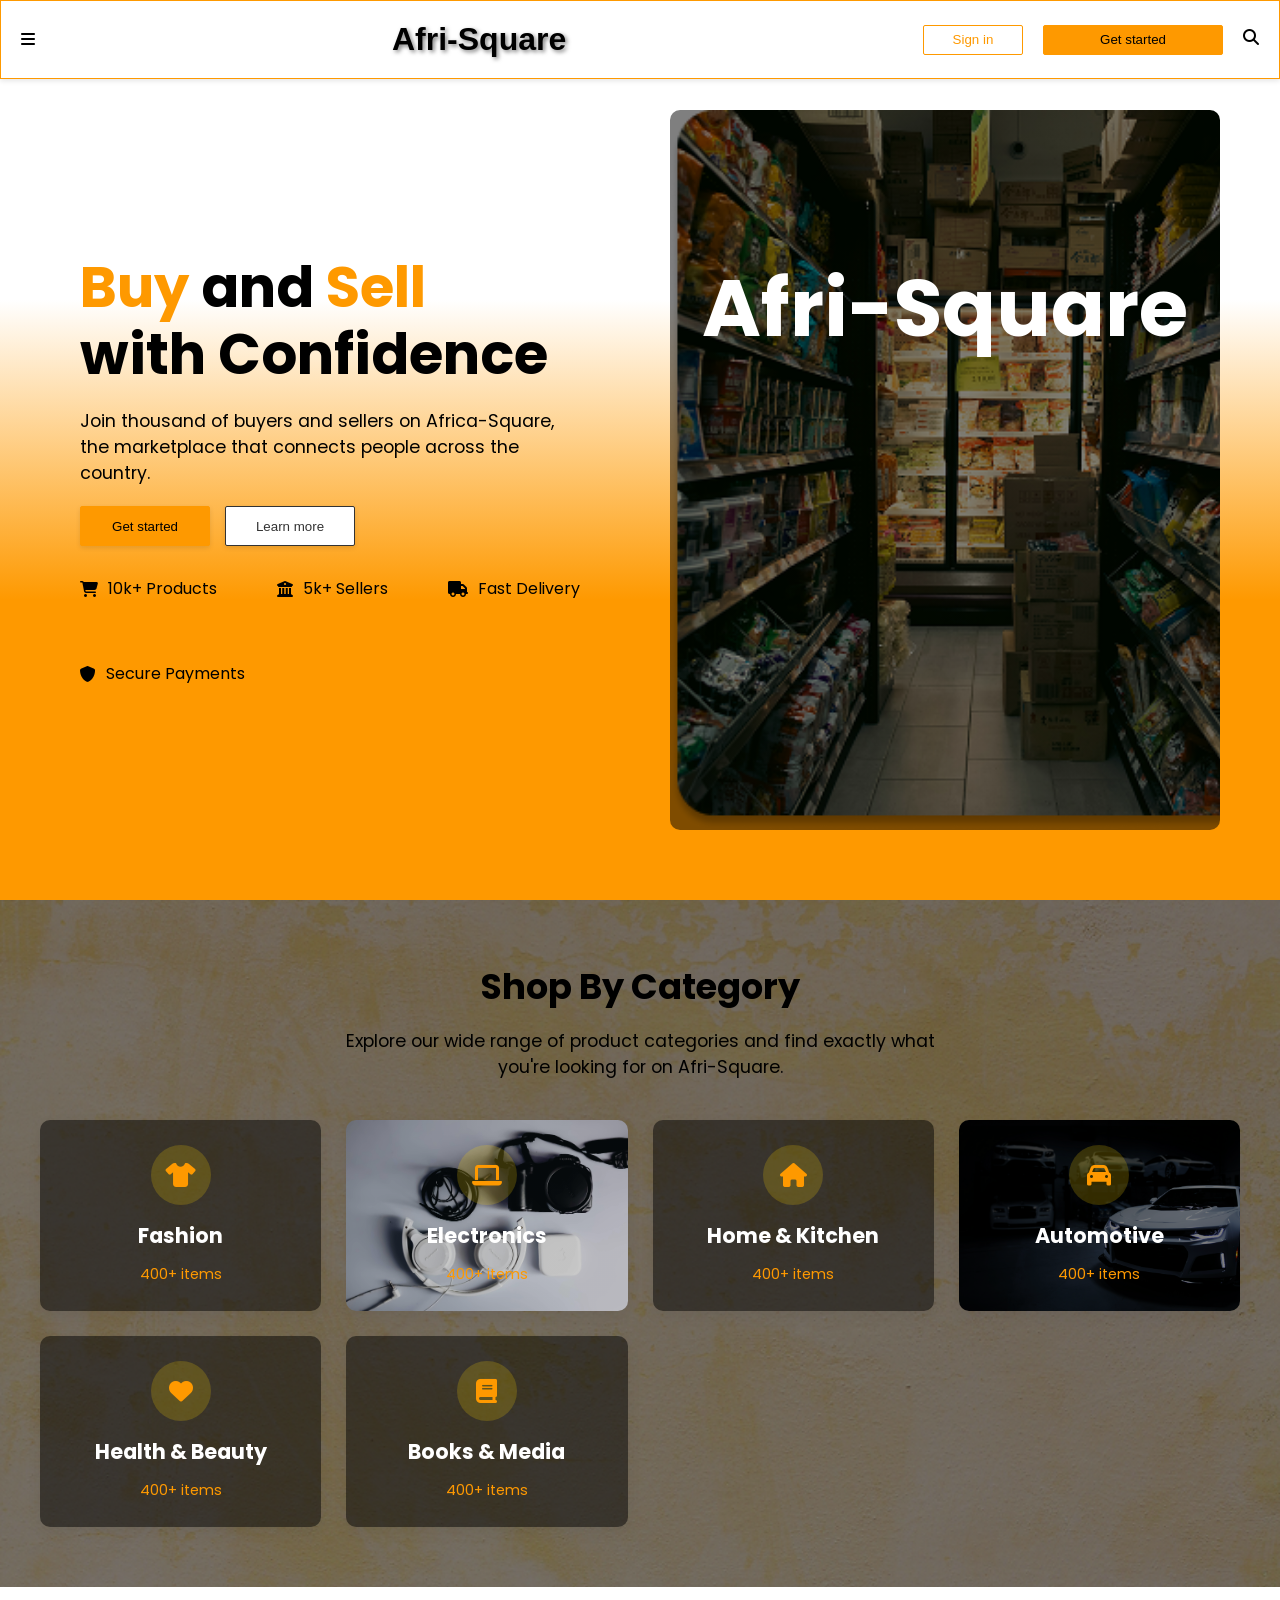
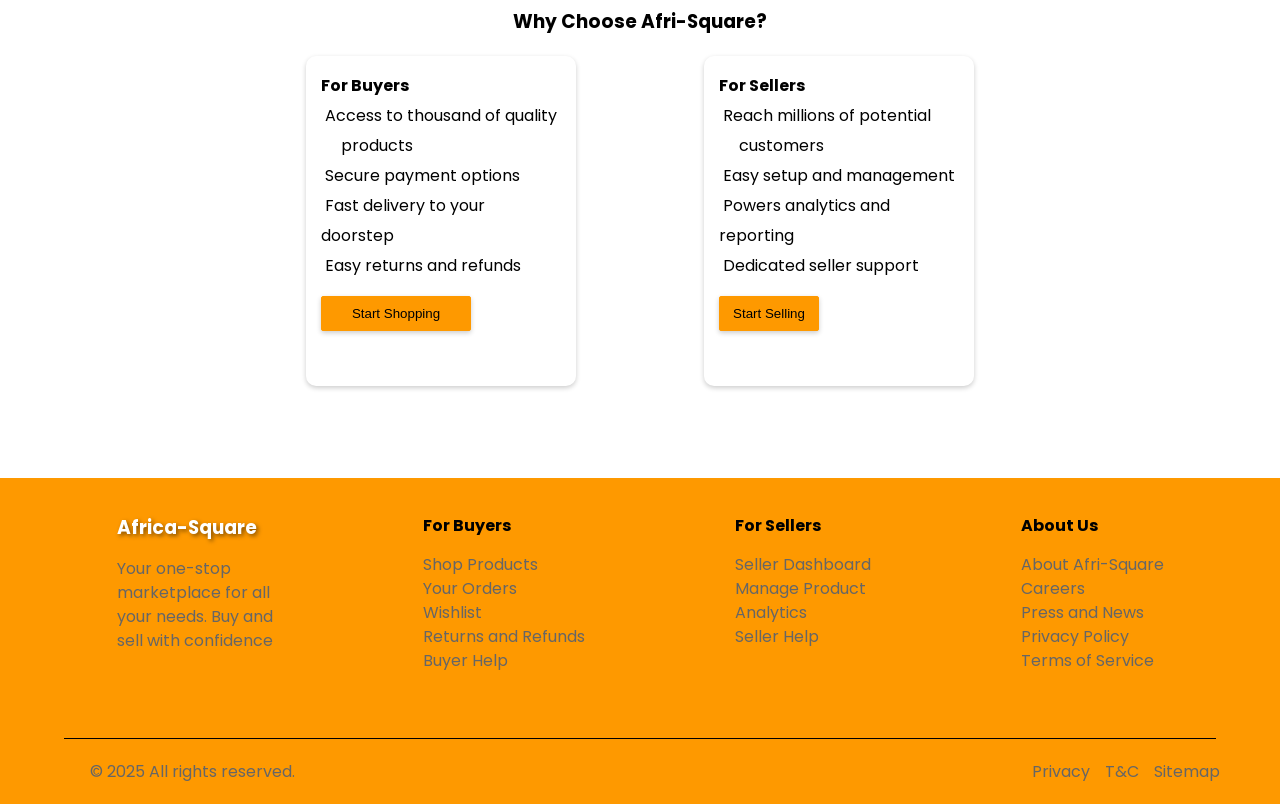
==== commit 2e576ea0: "Add files via upload" ====
--- a/index.html
+++ b/index.html
@@ -55,7 +55,7 @@
         <h1 style="font-family: 'Segoe UI', sans-serif;text-shadow: 2px 2px 4px rgba(0,0,0,0.5);" class="first" data-aos="flip-up" data-aos-duration="1000">Afri-Square</h1>
         <ul>
             <li><button class="btn1" id="signInBtn">Sign in</button></li>
-            <li><button class="btn2">Get started</button></li>
+            <li><a href="/HTML/create-acc.html"><button class="btn2">Get started</button></a></li>
             <li><i class="fas fa-search"></i></li>
         </ul>
     </header>
@@ -88,7 +88,7 @@
         </p>
 
         <div class="categories-grid">
-            <div class="category-item" style=" background: linear-gradient(rgba(0,0,0,0.5), rgba(0,0,0,0.5)),url('hero'); background-size: contain;" data-aos="zoom-in">
+            <div class="category-item" style=" background: linear-gradient(rgba(0,0,0,0.5), rgba(0,0,0,0.5)),url('assets/Fashion.jpg'); background-size: contain;" data-aos="zoom-in">
                 <div class="category-icon" >
                     <i class="fas fa-tshirt"></i>
                 </div>
@@ -96,7 +96,7 @@
                 <span>400+ items</span>
             </div>
 
-            <div class="category-item" style=" background: linear-gradient(rgba(0,0,0,0.2), rgba(0,0,0,0.2)),url(https://via.placeholder.com/300x200); background-size: cover;" data-aos="zoom-in">
+            <div class="category-item" style=" background: linear-gradient(rgba(0,0,0,0.2), rgba(0,0,0,0.2)),url(assets/Electronic.jpg); background-size: cover;" data-aos="zoom-in">
                 <div class="category-icon">
                     <i class="fas fa-laptop"></i>
                 </div>
@@ -104,7 +104,7 @@
                 <span>400+ items</span>
             </div>
 
-            <div class="category-item" style=" background: linear-gradient(rgba(0,0,0,0.5), rgba(0,0,0,0.5)),url(https://via.placeholder.com/300x200); background-size: cover;" data-aos="zoom-in">
+            <div class="category-item" style=" background: linear-gradient(rgba(0,0,0,0.5), rgba(0,0,0,0.5)),url(assets/Home.jpg); background-size: cover;" data-aos="zoom-in">
                 <div class="category-icon">
                     <i class="fas fa-home"></i>
                 </div>
@@ -112,7 +112,7 @@
                 <span>400+ items</span>
             </div>
 
-            <div class="category-item" style=" background: linear-gradient(rgba(0,0,0,0.5), rgba(0,0,0,0.5)),url(https://via.placeholder.com/300x200); background-size: cover;" data-aos="zoom-in">
+            <div class="category-item" style=" background: linear-gradient(rgba(0,0,0,0.5), rgba(0,0,0,0.5)),url(assets/automotive.jpg); background-size: cover;" data-aos="zoom-in">
                 <div class="category-icon">
                     <i class="fas fa-car"></i>
                 </div>
@@ -120,7 +120,7 @@
                 <span>400+ items</span>
             </div>
 
-            <div class="category-item" style=" background: linear-gradient(rgba(0,0,0,0.5), rgba(0,0,0,0.5)),url(https://via.placeholder.com/300x200);background-size: cover;" data-aos="zoom-in">
+            <div class="category-item" style=" background: linear-gradient(rgba(0,0,0,0.5), rgba(0,0,0,0.5)),url(assets/Health.jpg);background-size: cover;" data-aos="zoom-in">
                 <div class="category-icon">
                     <i class="fas fa-heart"></i>
                 </div>
@@ -128,7 +128,7 @@
                 <span>400+ items</span>
             </div>
 
-            <div class="category-item" style=" background: linear-gradient(rgba(0,0,0,0.5), rgba(0,0,0,0.5)),url(https://via.placeholder.com/300x200);background-size: cover;" data-aos="zoom-in">
+            <div class="category-item" style=" background: linear-gradient(rgba(0,0,0,0.5), rgba(0,0,0,0.5)),url(assets/Books.jpg);background-size: cover;" data-aos="zoom-in">
                 <div class="category-icon">
                     <i class="fas fa-book"></i>
                 </div>
